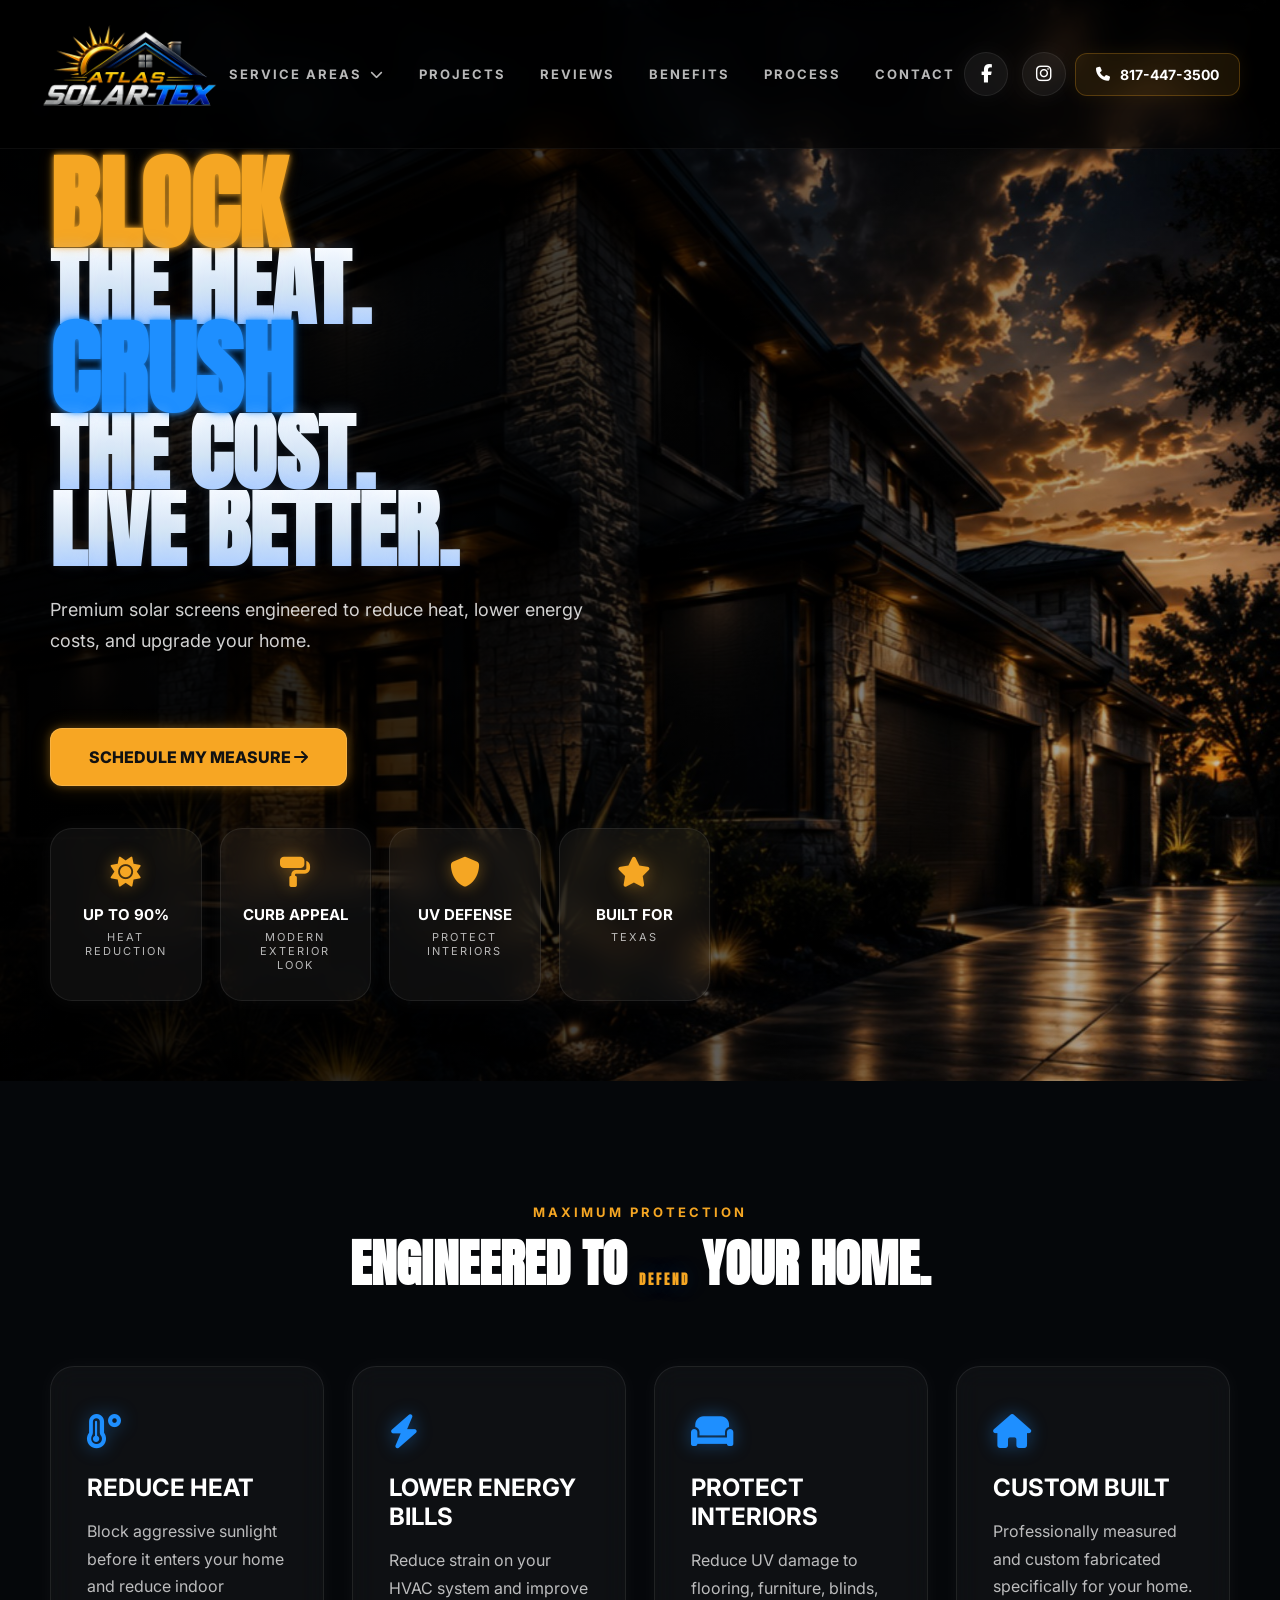
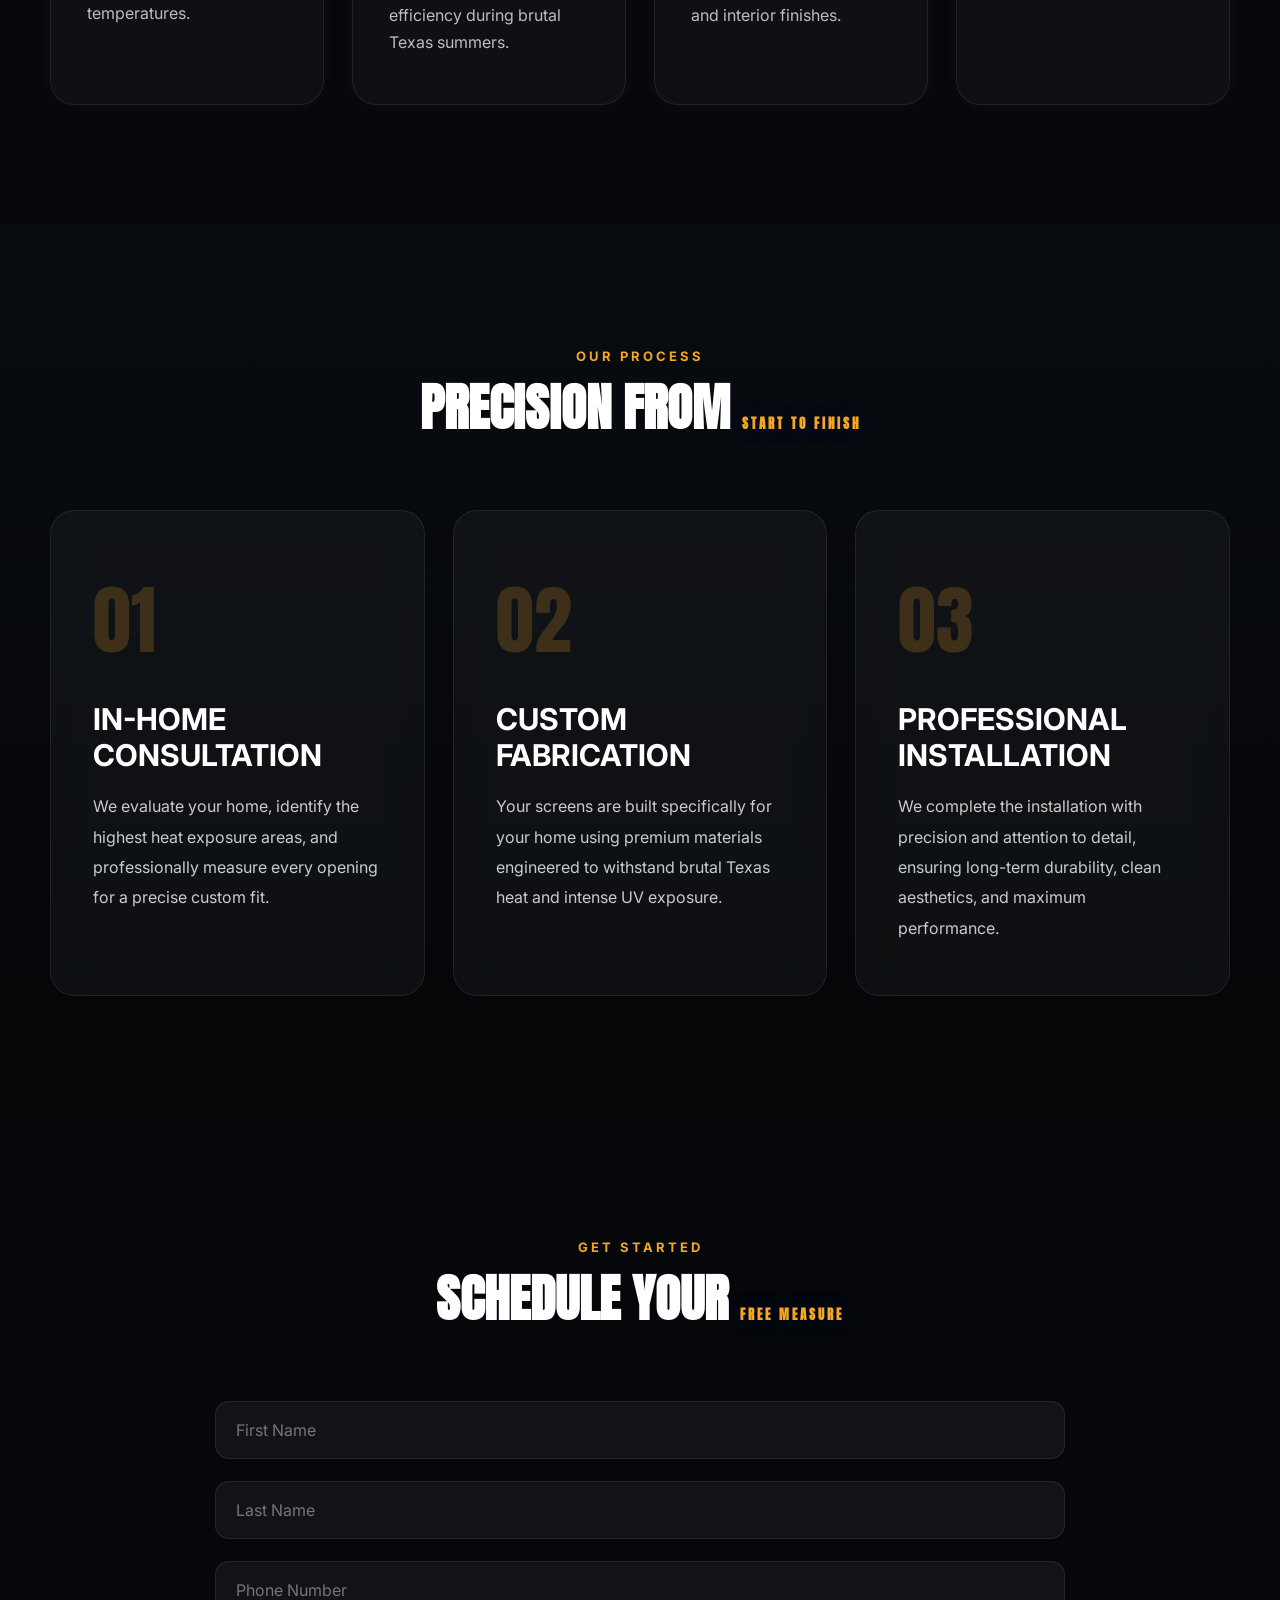
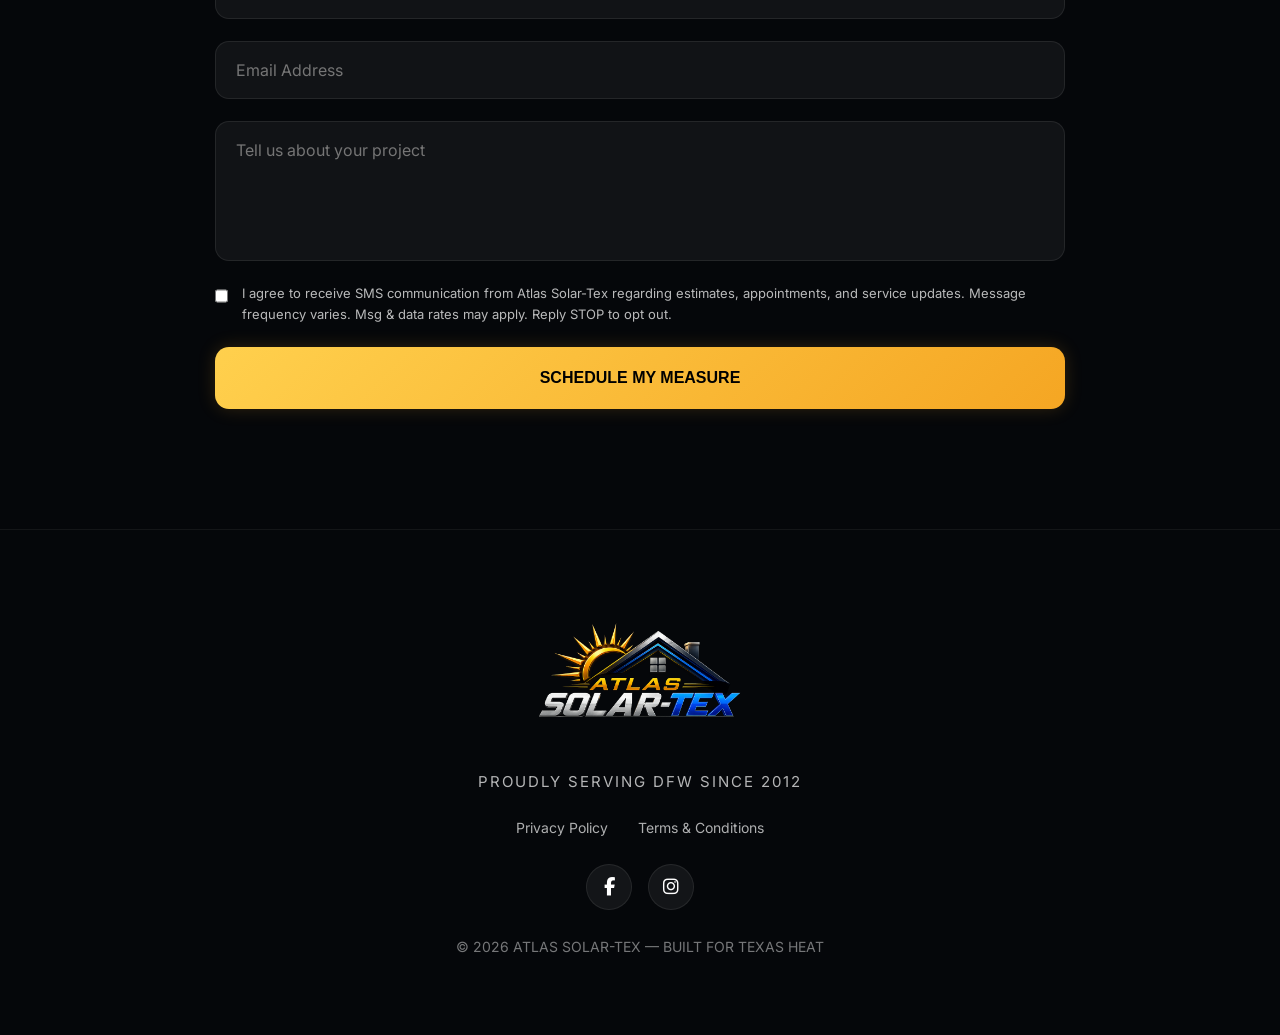
==== index.html @ eeb5454c "Update index.html" ====
<!DOCTYPE html>
<html lang="en">
<head>

<meta charset="UTF-8">
<meta name="viewport" content="width=device-width, initial-scale=1.0">

<title>Atlas Solar-Tex | Block The Heat. Crush The Cost.</title>

<link rel="preconnect" href="https://fonts.googleapis.com">
<link rel="preconnect" href="https://fonts.gstatic.com" crossorigin>

<link href="https://fonts.googleapis.com/css2?family=Anton&family=Inter:wght@300;400;500;600;700;800&display=swap" rel="stylesheet">

<link
rel="stylesheet"
href="https://cdnjs.cloudflare.com/ajax/libs/font-awesome/6.5.2/css/all.min.css"
/>

<link rel="stylesheet" href="style.css">

</head>

<body>

<nav class="navbar">

<div class="nav-container">

<a href="https://solartexsolarscreens.com" class="logo-link">
    <img
    src="solarlogo.png"
    class="logo"
    alt="Atlas Solar-Tex"
    >
</a>

<div class="nav-links">

<div class="dropdown">

<button class="dropbtn" onclick="toggleDropdown(event)">
SERVICE AREAS
<i class="fas fa-chevron-down"></i>
</button>

<div class="dropdown-content" id="mobileDropdown">

<a href="solar-screens-joshua.html">Joshua</a>

<a href="solar-screens-burleson.html">Burleson</a>

<a href="solar-screens-cleburne.html">Cleburne</a>

<a href="solar-screens-granbury.html">Granbury</a>

<a href="solar-screens-weatherford.html">Weatherford</a>

</div>

</div>

<a href="projects.html">PROJECTS</a>

<a href="reviews.html">REVIEWS</a>

<a href="#benefits">BENEFITS</a>

<a href="#process">PROCESS</a>

<a href="#quote-form">CONTACT</a>

</div>

<div class="social-icons">

<a href="https://www.facebook.com/profile.php?id=100063526118827" target="_blank">
<i class="fa-brands fa-facebook-f"></i>
</a>

<a href="https://www.instagram.com/atlas_solar_tex/" target="_blank">
<i class="fa-brands fa-instagram"></i>
</a>

</div>

<div class="mobile-menu-btn" onclick="toggleMobileMenu()">
<i class="fas fa-bars"></i>
</div>

<a href="tel:8174473500" class="phone-btn">

<i class="fa-solid fa-phone"></i>

817-447-3500

</a>

</div>

</nav>

<!-- MOBILE MENU -->

<div class="mobile-menu" id="mobileMenu">

<a href="solar-screens-joshua.html">Joshua</a>

<a href="solar-screens-burleson.html">Burleson</a>

<a href="solar-screens-cleburne.html">Cleburne</a>

<a href="solar-screens-granbury.html">Granbury</a>

<a href="solar-screens-weatherford.html">Weatherford</a>

<a href="reviews.html">Reviews</a>

<a href="#benefits">Benefits</a>

<a href="#process">Process</a>

<a href="projects.html">Projects</a>

<a href="#quote-form">Contact</a>

<a href="tel:8174473500" class="mobile-phone">
<i class="fas fa-phone"></i>
817-447-3500
</a>

</div>

<section class="hero">

<div class="hero-overlay"></div>

<div class="hero-content">

<div class="hero-left">

<h1 class="hero-title">

<span class="gold">BLOCK</span>

<span class="silver">THE HEAT.</span>

<span class="blue">CRUSH</span>

<span class="silver">THE COST.</span>

<span class="silver">LIVE BETTER.</span>

</h1>

<p class="hero-sub">

Premium solar screens engineered to reduce heat, lower energy costs, and upgrade your home.

</p>

<a href="#quote-form" class="hero-btn">

SCHEDULE MY MEASURE

<i class="fa-solid fa-arrow-right"></i>

</a>

<div class="hero-stats">

<div class="stat-card">

<i class="fa-solid fa-sun"></i>

<h3>UP TO 90%</h3>

<p>HEAT REDUCTION</p>

</div>

<div class="stat-card">

<i class="fa-solid fa-paint-roller"></i>

<h3>CURB APPEAL</h3>

<p>MODERN EXTERIOR LOOK</p>

</div>

<div class="stat-card">

<i class="fa-solid fa-shield"></i>

<h3>UV DEFENSE</h3>

<p>PROTECT INTERIORS</p>

</div>

<div class="stat-card">

<i class="fa-solid fa-star"></i>

<h3>BUILT FOR</h3>

<p>TEXAS</p>

</div>

</div>

</div>

</div>

</section>

<section class="section" id="benefits">

<div class="section-header">

<span>MAXIMUM PROTECTION</span>

<h2>

ENGINEERED TO

<span class="blue-text">
DEFEND
</span>

YOUR HOME.

</h2>

</div>

<div class="benefit-grid">

<div class="benefit-card">

<i class="fa-solid fa-temperature-high"></i>

<h3>REDUCE HEAT</h3>

<p>
Block aggressive sunlight before it enters your home and reduce indoor temperatures.
</p>

</div>

<div class="benefit-card">

<i class="fa-solid fa-bolt"></i>

<h3>LOWER ENERGY BILLS</h3>

<p>
Reduce strain on your HVAC system and improve efficiency during brutal Texas summers.
</p>

</div>

<div class="benefit-card">

<i class="fa-solid fa-couch"></i>

<h3>PROTECT INTERIORS</h3>

<p>
Reduce UV damage to flooring, furniture, blinds, and interior finishes.
</p>

</div>

<div class="benefit-card">

<i class="fa-solid fa-house"></i>

<h3>CUSTOM BUILT</h3>

<p>
Professionally measured and custom fabricated specifically for your home.
</p>

</div>

</div>

</section>

<section class="section dark-section" id="process">

<div class="section-header">

<span>OUR PROCESS</span>

<h2>

PRECISION FROM

<span class="blue-text">
START TO FINISH
</span>

</h2>

</div>

<div class="process-grid">

<div class="process-card">

<span>01</span>

<h3>IN-HOME CONSULTATION</h3>

<p>

We evaluate your home, identify the highest heat exposure areas, and professionally measure every opening for a precise custom fit.

</p>

</div>

<div class="process-card">

<span>02</span>

<h3>CUSTOM FABRICATION</h3>

<p>

Your screens are built specifically for your home using premium materials engineered to withstand brutal Texas heat and intense UV exposure.

</p>

</div>

<div class="process-card">

<span>03</span>

<h3>PROFESSIONAL INSTALLATION</h3>

<p>

We complete the installation with precision and attention to detail, ensuring long-term durability, clean aesthetics, and maximum performance.

</p>

</div>

</div>

</section>

<section class="section" id="quote-form">

<div class="section-header">

<span>GET STARTED</span>

<h2>

SCHEDULE YOUR
<span class="blue-text">
FREE MEASURE
</span>

</h2>

</div>

<div class="form-wrapper">

<form class="contact-form" action="https://api.web3forms.com/submit" method="POST">
<input type="hidden" name="access_key" value="c974005a-72d2-4358-92a9-2bfa18e1a4db">

<input type="text" name="firstName" placeholder="First Name" required>
<input type="text" name="lastName" placeholder="Last Name" required>

<input type="tel" name="phone" placeholder="Phone Number" required>

<input type="email" name="email" placeholder="Email Address" required>

<textarea name="message" placeholder= "Tell us about your project"></textarea>

<label class="sms-consent">

<input type="checkbox" name="smsConsent" value="yes" required>

<span>

I agree to receive SMS communication from Atlas Solar-Tex regarding estimates, appointments, and service updates. Message frequency varies. Msg & data rates may apply. Reply STOP to opt out.

</span>

</label>

<input type="hidden" name="subject" value="New Lead from Atlas Solar-Tex Website">
<input type="hidden" name="source" value="Website - solartexsolarscreens.com">

    
<button type="submit">

SCHEDULE MY MEASURE

</button>

</form>

</div>

</section>

<footer>

<img
src="solarlogo.png"
class="footer-logo"
alt="Atlas Solar-Tex"
>

<div class="footer-serving">
PROUDLY SERVING DFW SINCE 2012
</div>

<div class="footer-links">

<a href="privacy-policy.html">
Privacy Policy
</a>

<a href="terms.html">
Terms & Conditions
</a>

</div>

<div class="footer-socials">

<a href="https://www.facebook.com/profile.php?id=100063526118827" target="_blank">
<i class="fa-brands fa-facebook-f"></i>
</a>

<a href="https://www.instagram.com/atlas_solar_tex/" target="_blank">
<i class="fa-brands fa-instagram"></i>
</a>

</div>

<p>
© 2026 ATLAS SOLAR-TEX — BUILT FOR TEXAS HEAT
</p>

</footer>

<script>

function toggleMobileMenu(){

document
.getElementById("mobileMenu")
.classList.toggle("active");

}

/* CLOSE MENU WHEN LINK CLICKED */

document.querySelectorAll('.mobile-menu a')
.forEach(link => {

link.addEventListener('click', () => {

document
.getElementById('mobileMenu')
.classList.remove('active');

});

});

/* CLOSE MENU WHEN CLICKING OUTSIDE */

document.addEventListener('click', function(event){

const menu =
document.getElementById('mobileMenu');

const button =
document.querySelector('.mobile-menu-btn');

if(
!menu.contains(event.target)
&&
!button.contains(event.target)
){

menu.classList.remove('active');

}

});

</script>

</body>
</html>
---- style.css ----
/* ========================= */
/* RESET */
/* ========================= */

*{
margin:0;
padding:0;
box-sizing:border-box;
}

:root{
--gold:#F5A623;
--blue:#1E8FFF;
--dark:#05070A;
}

html{
scroll-behavior:smooth;
}

body{
font-family:'Inter',sans-serif;
background:#05070A;
color:white;
overflow-x:hidden;
}

/* ========================= */
/* NAVBAR */
/* ========================= */

.navbar{

position:fixed;

top:0;
left:0;

width:100%;

z-index:999;

background:
rgba(0,0,0,0.55);

backdrop-filter:blur(16px);

border-bottom:
1px solid rgba(255,255,255,0.05);
}

.nav-container{

max-width:1500px;

margin:auto;

display:flex;
align-items:center;
justify-content:space-between;

padding:14px 40px;
}

.logo{
width:180px;
}


/* ========================= */
/* NAV LINKS */
/* ========================= */

.nav-links{
display:flex;
align-items:center;
gap:34px;
}

.nav-links a{

text-decoration:none;

color:white;

font-size:13px;
font-weight:700;

letter-spacing:2px;

opacity:0.72;

transition:0.3s ease;
}

.nav-links a:hover{

color:var(--gold);

opacity:1;
}

/* ========================= */
/* DROPDOWN */
/* ========================= */

.dropdown{
position:relative;
display:inline-block;
}

.dropbtn{

background:none;
border:none;

color:white;

font-size:13px;
font-weight:700;

letter-spacing:2px;

opacity:0.72;

cursor:pointer;

display:flex;
align-items:center;
gap:8px;

font-family:'Inter',sans-serif;

transition:0.3s ease;
}

.dropbtn:hover{

color:var(--gold);

opacity:1;
}

.dropdown-content{

display:none;

position:absolute;

top:100%;
padding-top:14px;

.dropdown::after{
content:'';
position:absolute;
left:0;
top:100%;
width:100%;
height:18px;
}

background:#0b1017;

min-width:240px;

border-radius:16px;

overflow:hidden;

border:
1px solid rgba(255,255,255,.08);

box-shadow:
0 0 24px rgba(0,0,0,.35);

z-index:999;
}

.dropdown-content a{

display:block;

padding:14px 18px;

color:#fff;

text-decoration:none;

transition:.25s;

font-size:.9rem;

letter-spacing:1px;

opacity:1;
}

.dropdown-content a:hover{

background:
rgba(22,141,255,.12);

color:var(--gold);
}

/* DESKTOP HOVER */

@media(min-width:769px){

.dropdown:hover .dropdown-content{
display:block;
}

}

/* MOBILE CLICK */

.show{
display:block;
}

/* ========================= */
/* SOCIAL ICONS */
/* ========================= */

.social-icons{

display:flex;
align-items:center;
gap:14px;
}

.social-icons a{

width:44px;
height:44px;

display:flex;
align-items:center;
justify-content:center;

border-radius:50%;

background:
rgba(255,255,255,0.06);

border:
1px solid rgba(255,255,255,0.08);

color:white;

font-size:18px;

text-decoration:none;

transition:0.3s ease;

box-shadow:
0 0 20px rgba(255,255,255,0.04);
}

.social-icons a:hover{

transform:
translateY(-4px);

background:
rgba(30,143,255,0.18);

border-color:
rgba(30,143,255,0.35);

box-shadow:
0 0 25px rgba(30,143,255,0.45);
}

/* ========================= */
/* PHONE BUTTON */
/* ========================= */

.phone-btn{

display:flex;
align-items:center;
gap:10px;

padding:12px 20px;

background:
rgba(245,166,35,0.10);

border:
1px solid rgba(245,166,35,0.25);

border-radius:12px;

text-decoration:none;

color:white;

font-size:14px;
font-weight:700;

transition:0.3s ease;

box-shadow:
0 0 18px rgba(245,166,35,0.08);
}

.phone-btn:hover{

transform:
translateY(-4px);

box-shadow:
0 0 24px rgba(245,166,35,0.25);
}

/* ========================= */
/* HERO */
/* ========================= */

.hero{

position:relative;

min-height:100vh;

display:flex;
align-items:center;

background-image:
url("HERO.png");

background-size:cover;
background-position:center;
background-repeat:no-repeat;
}

.hero-overlay{

position:absolute;
inset:0;

background:
linear-gradient(
90deg,
rgba(0,0,0,0.92) 0%,
rgba(0,0,0,0.78) 40%,
rgba(0,0,0,0.18) 100%
);
}

.hero-content{

position:relative;

z-index:5;

width:100%;

max-width:1500px;

margin:auto;

padding:
160px 50px 80px;
}

.hero-left{
max-width:660px;
}

/* ========================= */
/* HERO TITLE */
/* ========================= */

.hero-title{

font-family:'Anton',sans-serif;

line-height:0.86;

text-transform:uppercase;
}

.hero-title span{
display:block;
}

.gold{

font-size:clamp(72px,8vw,155px);
color:var(--gold);

text-shadow:
0 0 2px rgba(245,166,35,0.12);

}

.blue{

font-size:clamp(72px,8vw,155px);
color:var(--blue);

text-shadow:
0 0 2px rgba(30,143,255,0.10);

}

.silver{

font-size:
clamp(64px,7vw,130px);

background:
linear-gradient(
180deg,
#FFFFFF 0%,
#D9E7F5 55%,
#AFCFFF 100%
);

-webkit-background-clip:text;
-webkit-text-fill-color:transparent;

text-shadow:
0 0 10px rgba(255,255,255,0.08),
0 0 18px rgba(30,143,255,0.06);
}

.hero-sub{

margin-top:28px;

margin-bottom:34px;

font-size:18px;

line-height:1.7;

color:
rgba(255,255,255,0.82);

max-width:560px;
}

/* ========================= */
/* HERO BUTTON */
/* ========================= */

.hero-btn{

display:inline-flex;
align-items:center;
gap:12px;

padding:20px 34px;

background:
linear-gradient(
135deg,
#FFD04D,
#F5A623
);

color:black;

text-decoration:none;

font-size:16px;
font-weight:800;

border-radius:14px;

border:
1px solid rgba(255,255,255,0.15);

box-shadow:
0 0 10px rgba(245,166,35,0.30),
0 0 20px rgba(245,166,35,0.18);

transition:0.3s ease;
}

.hero-btn:hover{

transform:
translateY(-4px);

box-shadow:
0 0 16px rgba(245,166,35,0.45),
0 0 30px rgba(245,166,35,0.22);
}

/* ========================= */
/* HERO STATS */
/* ========================= */

.hero-stats{

display:grid;

grid-template-columns:
repeat(4,1fr);

gap:18px;

margin-top:42px;
}

.stat-card{

padding:28px 20px;

background:
rgba(255,255,255,0.05);

backdrop-filter:blur(14px);

border:
1px solid rgba(255,255,255,0.08);

border-radius:22px;

text-align:center;

transition:0.3s ease;

box-shadow:
0 0 20px rgba(255,255,255,0.04);
}

.stat-card:hover{

transform:
translateY(-8px);

border-color:
rgba(245,166,35,0.22);

box-shadow:
0 0 32px rgba(245,166,35,0.12);
}

.stat-card i{

font-size:30px;

margin-bottom:18px;

color:var(--gold);

text-shadow:
0 0 16px rgba(245,166,35,0.42);
}

.stat-card h3{

font-size:15px;

margin-bottom:6px;
}

.stat-card p{

font-size:11px;

letter-spacing:2px;

opacity:0.7;
}

/* ========================= */
/* SECTIONS */
/* ========================= */

.section{

padding:120px 50px;
}

.dark-section{

background:
linear-gradient(
180deg,
#080B10,
#040608
);
}

.section-header{

text-align:center;

margin-bottom:80px;
}

.section-header span{

display:inline-block;

margin-bottom:20px;

color:var(--gold);

font-size:13px;
font-weight:700;

letter-spacing:3px;
}

.section-header h2{

font-family:'Anton',sans-serif;

font-size:
clamp(58px,7vw,120px);

line-height:0.92;

text-transform:uppercase;
}

.blue-text{

color:var(--blue);

text-shadow:
0 0 22px rgba(30,143,255,0.25);

font-size:
clamp(72px,8vw,145px);
}

/* ========================= */
/* BENEFITS */
/* ========================= */

.benefit-grid{

max-width:1400px;

margin:auto;

display:grid;

grid-template-columns:
repeat(4,1fr);

gap:28px;
}

.benefit-card{

padding:48px 36px;

background:
rgba(255,255,255,0.04);

border:
1px solid rgba(255,255,255,0.08);

backdrop-filter:blur(14px);

border-radius:24px;

transition:0.3s ease;

box-shadow:
0 0 20px rgba(255,255,255,0.04);
}

.benefit-card:hover{

transform:
translateY(-10px);

border-color:
rgba(30,143,255,0.22);

box-shadow:
0 0 34px rgba(30,143,255,0.12);
}

.benefit-card i{

font-size:34px;

margin-bottom:24px;

color:var(--blue);

text-shadow:
0 0 18px rgba(30,143,255,0.42);
}

.benefit-card h3{

margin-bottom:16px;

font-size:24px;
}

.benefit-card p{

line-height:1.7;

opacity:0.72;
}

/* ========================= */
/* PROCESS */
/* ========================= */

.process-grid{

max-width:1400px;

margin:auto;

display:grid;

grid-template-columns:
repeat(3,1fr);

gap:28px;
}

.process-card{

padding:52px 42px;

background:
rgba(255,255,255,0.04);

border:
1px solid rgba(255,255,255,0.08);

backdrop-filter:blur(14px);

border-radius:24px;

transition:0.3s ease;
}

.process-card:hover{

transform:
translateY(-10px);

border-color:
rgba(245,166,35,0.22);

box-shadow:
0 0 34px rgba(245,166,35,0.12);
}

.process-card span{

display:block;

margin-bottom:24px;

font-family:'Anton',sans-serif;

font-size:76px;

color:
rgba(245,166,35,0.20);
}

.process-card h3{

margin-bottom:18px;

font-size:30px;

line-height:1.2;
}

.process-card p{

line-height:1.9;

opacity:0.78;

font-size:16px;
}

/* ========================= */
/* FORM */
/* ========================= */

.form-wrapper{

max-width:850px;

margin:auto;
}

.contact-form{

display:flex;
flex-direction:column;

gap:22px;
}

.contact-form input,
.contact-form textarea{

width:100%;

padding:18px 20px;

background:
rgba(255,255,255,0.05);

border:
1px solid rgba(255,255,255,0.08);

border-radius:14px;

color:white;

font-size:16px;

font-family:'Inter',sans-serif;

outline:none;

transition:0.3s ease;
}

.contact-form textarea{

min-height:140px;

resize:none;
}

.contact-form input:focus,
.contact-form textarea:focus{

border-color:
rgba(30,143,255,0.45);

box-shadow:
0 0 18px rgba(30,143,255,0.12);
}

.sms-consent{

display:flex;
align-items:flex-start;

gap:14px;

font-size:13px;

line-height:1.6;

color:
rgba(255,255,255,0.72);
}

.sms-consent input{

margin-top:4px;

width:18px;
height:18px;
}

.contact-form button{

padding:22px;

border:none;

border-radius:14px;

background:
linear-gradient(
135deg,
#FFD04D,
#F5A623
);

color:black;

font-size:16px;
font-weight:800;

cursor:pointer;

transition:0.3s ease;

box-shadow:
0 0 18px rgba(245,166,35,0.18);
}

.contact-form button:hover{

transform:
translateY(-4px);

box-shadow:
0 0 28px rgba(245,166,35,0.28);
}

/* ========================= */
/* CTA */
/* ========================= */

.cta-section{

padding:120px 50px;
}

.cta-box{

max-width:1400px;

margin:auto;

padding:70px 60px;

display:flex;
align-items:center;
justify-content:space-between;

background:
linear-gradient(
135deg,
rgba(245,166,35,0.10),
rgba(30,143,255,0.06)
);

border:
1px solid rgba(255,255,255,0.08);

border-radius:28px;

box-shadow:
0 0 40px rgba(245,166,35,0.06);
}

.cta-box h2{

font-family:'Anton',sans-serif;

font-size:
clamp(42px,5vw,90px);

line-height:0.95;
}

/* ========================= */
/* FOOTER */
/* ========================= */

footer{

padding:80px 20px;

text-align:center;

border-top:
1px solid rgba(255,255,255,0.06);
}

.footer-logo{

width:210px;

margin-bottom:18px;
}

.footer-serving{

font-size:15px;

letter-spacing:2px;

color:
rgba(255,255,255,0.70);

margin-bottom:28px;
}

.footer-links{

display:flex;
justify-content:center;
gap:30px;

margin-bottom:28px;
}

.footer-links a{

color:
rgba(255,255,255,0.68);

text-decoration:none;

font-size:14px;

transition:0.3s ease;
}

.footer-links a:hover{
color:var(--gold);
}

.footer-socials{

display:flex;
justify-content:center;
gap:16px;

margin-bottom:28px;
}

.footer-socials a{

width:46px;
height:46px;

display:flex;
align-items:center;
justify-content:center;

border-radius:50%;

background:
rgba(255,255,255,0.06);

border:
1px solid rgba(255,255,255,0.08);

color:white;

font-size:18px;

text-decoration:none;

transition:0.3s ease;
}

.footer-socials a:hover{

transform:
translateY(-4px);

background:
rgba(30,143,255,0.18);

box-shadow:
0 0 22px rgba(30,143,255,0.28);
}

footer p{

opacity:0.45;

font-size:14px;
}


/* ========================= */
/* MOBILE MENU */
/* ========================= */

.mobile-menu-btn{

display:none;

font-size:24px;

color:white;

cursor:pointer;
}

.mobile-menu{

position:fixed;

top:0;
right:-100%;

width:82%;

height:100vh;

background:#05070A;

z-index:9999;

padding:120px 30px 40px;

display:flex;

flex-direction:column;

gap:24px;

transition:0.35s ease;

box-shadow:
-10px 0 30px rgba(0,0,0,0.45);
}

.mobile-menu.active{
right:0;
}

.mobile-menu a{

color:white;

text-decoration:none;

font-size:18px;

font-weight:700;

letter-spacing:1px;

transition:0.3s ease;
}

.mobile-menu a:hover{
color:var(--gold);
}

.mobile-phone{

margin-top:20px;

padding:16px 20px;

background:
rgba(245,166,35,0.12);

border:
1px solid rgba(245,166,35,0.22);

border-radius:14px;

display:flex;

align-items:center;

gap:12px;
}

@media(max-width:1100px){

.hero-stats,
.benefit-grid,
.process-grid{

grid-template-columns:
1fr 1fr;
}

.cta-box{

flex-direction:column;

gap:40px;

text-align:center;
}

}

/* ========================= */
/* MOBILE */
/* ========================= */

@media(max-width:768px){

/* FORCE MOBILE WIDTH FIX */

html,
body{
overflow-x:hidden;
max-width:100%;
}

/* MOBILE OVERFLOW FIX */

.hero,
.hero-content,
.hero-left{
max-width:100%;
}

.reviews-grid,
.review-card{
max-width:100%;
overflow:hidden;
}

.hero-title{
width:100%;
}

.hero-title .gold,
.hero-title .blue,
.hero-title .silver{
word-break:break-word;
}
  
/* MOBILE HERO FIX */

.hero-title .gold,
.hero-title .blue{
font-size:clamp(52px,14vw,72px);
line-height:0.9;
}

.hero-title .silver{
font-size:clamp(48px,13vw,66px);
line-height:0.9;
}

.hero-left{
max-width:100%;
overflow:hidden;
}

.hero{
overflow:hidden;
}

.hero-content{
overflow:hidden;
width:100%;
}

.hero-title{
max-width:100%;
overflow-wrap:break-word;
}

.nav-links{
display:none !important;
}

.desktop-socials{
display:none !important;
}

.social-icons{

display:flex;

align-items:center;

gap:8px;

margin-left:auto;

margin-right:14px;
}

.social-icons a{

width:36px;
height:36px;

font-size:14px;
}

.phone-btn{
display:none;
}

.mobile-menu-btn{
display:block;
}

.logo{
width:130px;
}

.nav-container{
padding:14px 16px;
}

.hero-stats,
.benefit-grid,
.process-grid{

grid-template-columns:1fr;
}

.section,
.cta-section{

padding:90px 20px;
}

.hero-btn{

width:100%;

justify-content:center;
}

}

.section-header h2{

font-size:
clamp(46px,8vw,80px);
}

.blue-text{

font-size:
clamp(54px,9vw,90px);
}

.gold{

text-shadow:
0 0 5px rgba(245,166,35,0.85),
0 0 10px rgba(245,166,35,0.45),
0 0 18px rgba(245,166,35,0.14);
}

.blue{

text-shadow:
0 0 5px rgba(30,143,255,0.85),
0 0 10px rgba(30,143,255,0.45),
0 0 18px rgba(30,143,255,0.14);
}

}

/* REVIEWS PAGE */

.stats-bar{
padding:34px 20px;
background:#08111d;
border-top:1px solid rgba(255,255,255,0.05);
border-bottom:1px solid rgba(255,255,255,0.05);
}

.stats-grid{
max-width:1400px;
margin:auto;
display:grid;
grid-template-columns:repeat(5,1fr);
gap:18px;
}

.stat-item{
text-align:center;
padding:20px;
background:rgba(255,255,255,0.04);
border-radius:18px;
border:1px solid rgba(255,255,255,0.06);
}

.stat-item i{
font-size:22px;
margin-bottom:12px;
color:var(--gold);
}

.stat-item h3{
font-size:15px;
line-height:1.5;
letter-spacing:1px;
}

.reviews-section{
padding:120px 50px;
}

.review-grid{
max-width:1450px;
margin:auto;
display:grid;
grid-template-columns:repeat(3,1fr);
gap:30px;
}

.review-card{
padding:40px 34px;
border-radius:24px;
background:rgba(255,255,255,0.04);
border:1px solid rgba(255,255,255,0.08);
backdrop-filter:blur(14px);
transition:0.3s ease;
position:relative;
overflow:hidden;
}

.review-card:hover{
transform:translateY(-10px);
border-color:rgba(30,143,255,0.22);
box-shadow:0 0 28px rgba(30,143,255,0.10);
}

.review-stars{
margin-bottom:20px;
color:var(--gold);
font-size:18px;
}

.review-text{
font-size:17px;
line-height:1.9;
color:rgba(255,255,255,0.84);
margin-bottom:28px;
}

.review-author{
font-size:15px;
font-weight:700;
letter-spacing:1px;
color:var(--blue);
}

.cta-section{
padding:120px 20px;
text-align:center;
background:
linear-gradient(
180deg,
rgba(8,17,29,1) 0%,
rgba(5,7,10,1) 100%
);
}

.cta-section h2{
font-family:'Anton',sans-serif;
font-size:clamp(54px,7vw,120px);
line-height:0.92;
text-transform:uppercase;
margin-bottom:24px;
}

.cta-section p{
max-width:780px;
margin:auto;
font-size:20px;
line-height:1.8;
opacity:0.82;
margin-bottom:42px;
}

.cta-btn{
display:inline-flex;
align-items:center;
gap:12px;
padding:22px 38px;
background:linear-gradient(135deg,#FFD04D,#F5A623);
color:black;
text-decoration:none;
font-size:17px;
font-weight:800;
border-radius:14px;
}

/* MOBILE REVIEWS FIX */

@media(max-width:768px){

.review-grid{
grid-template-columns:1fr !important;
}

.review-card{
width:100%;
padding:32px 24px;
}

.reviews-section{
padding:80px 20px;
overflow:hidden;
}

body{
overflow-x:hidden;
}

}

.logo-link{
    display:flex;
    align-items:center;
    text-decoration:none;
}

```css
/* =========================
PROJECTS PAGE
========================= */

/* HERO */

.projects-hero{
    position:relative;
    min-height:100vh;
    background:url('../black-exterior-solar-screens.jpg');
    background-size:cover;
    background-position:center;
    display:flex;
    align-items:center;
    padding:0 8%;
    overflow:hidden;
}

.projects-hero-overlay{
    position:absolute;
    inset:0;
    background:linear-gradient(rgba(0,0,0,.68),rgba(0,0,0,.75));
}

.projects-hero-content{
    position:relative;
    z-index:2;
    max-width:720px;
}

.projects-hero h1{
    font-size:6rem;
    line-height:.92;
    font-weight:900;
    margin-bottom:28px;
    text-transform:uppercase;
    letter-spacing:-2px;
}

.orange-text{
    color:#f7a623;
}

.blue-text{
    color:#00aaff;
}

.projects-hero p{
    font-size:1.15rem;
    line-height:1.9;
    color:#d0d0d0;
    max-width:620px;
}

.hero-btn{
    display:inline-block;
    margin-top:38px;
    background:#f7a623;
    color:#111;
    text-decoration:none;
    padding:18px 38px;
    border-radius:12px;
    font-weight:800;
    transition:.3s ease;
}

.hero-btn:hover{
    transform:translateY(-3px);
}

/* SECTION */

.projects-section{
    padding:110px 8%;
    background:#0d0d0f;
}

.section-header{
    margin-bottom:60px;
}

.section-header h2{
    font-size:3.2rem;
    text-transform:uppercase;
    margin-bottom:18px;
}

.section-header p{
    color:#bdbdbd;
    line-height:1.9;
    max-width:760px;
}

/* GRID */

.projects-grid{
    display:grid;
    grid-template-columns:repeat(auto-fit,minmax(320px,1fr));
    gap:35px;
}

.project-card{
    background:#151515;
    border-radius:22px;
    overflow:hidden;
    transition:.3s ease;
    box-shadow:0 0 30px rgba(0,0,0,.4);
}

.project-card:hover{
    transform:translateY(-6px);
}

.project-card img{
    width:100%;
    height:360px;
    object-fit:cover;
}

.project-card-content{
    padding:28px;
}

.project-card-content h3{
    font-size:1.7rem;
    margin-bottom:15px;
}

.project-card-content p{
    color:#c8c8c8;
    line-height:1.8;
}

/* CTA */

.projects-cta{
    padding:120px 8%;
    background:#101010;
    text-align:center;
}

.projects-cta h2{
    font-size:4rem;
    margin-bottom:20px;
    text-transform:uppercase;
}

.projects-cta p{
    max-width:720px;
    margin:auto;
    color:#bdbdbd;
    line-height:1.9;
}

.cta-btn{
    display:inline-block;
    margin-top:40px;
    background:#f7a623;
    color:#111;
    text-decoration:none;
    padding:18px 42px;
    border-radius:12px;
    font-weight:900;
}

/* MOBILE */

@media(max-width:900px){

.projects-hero h1{
    font-size:3.8rem;
}

.section-header h2{
    font-size:2.4rem;
}

.projects-cta h2{
    font-size:2.6rem;
}

.project-card img{
    height:280px;
}

}
```
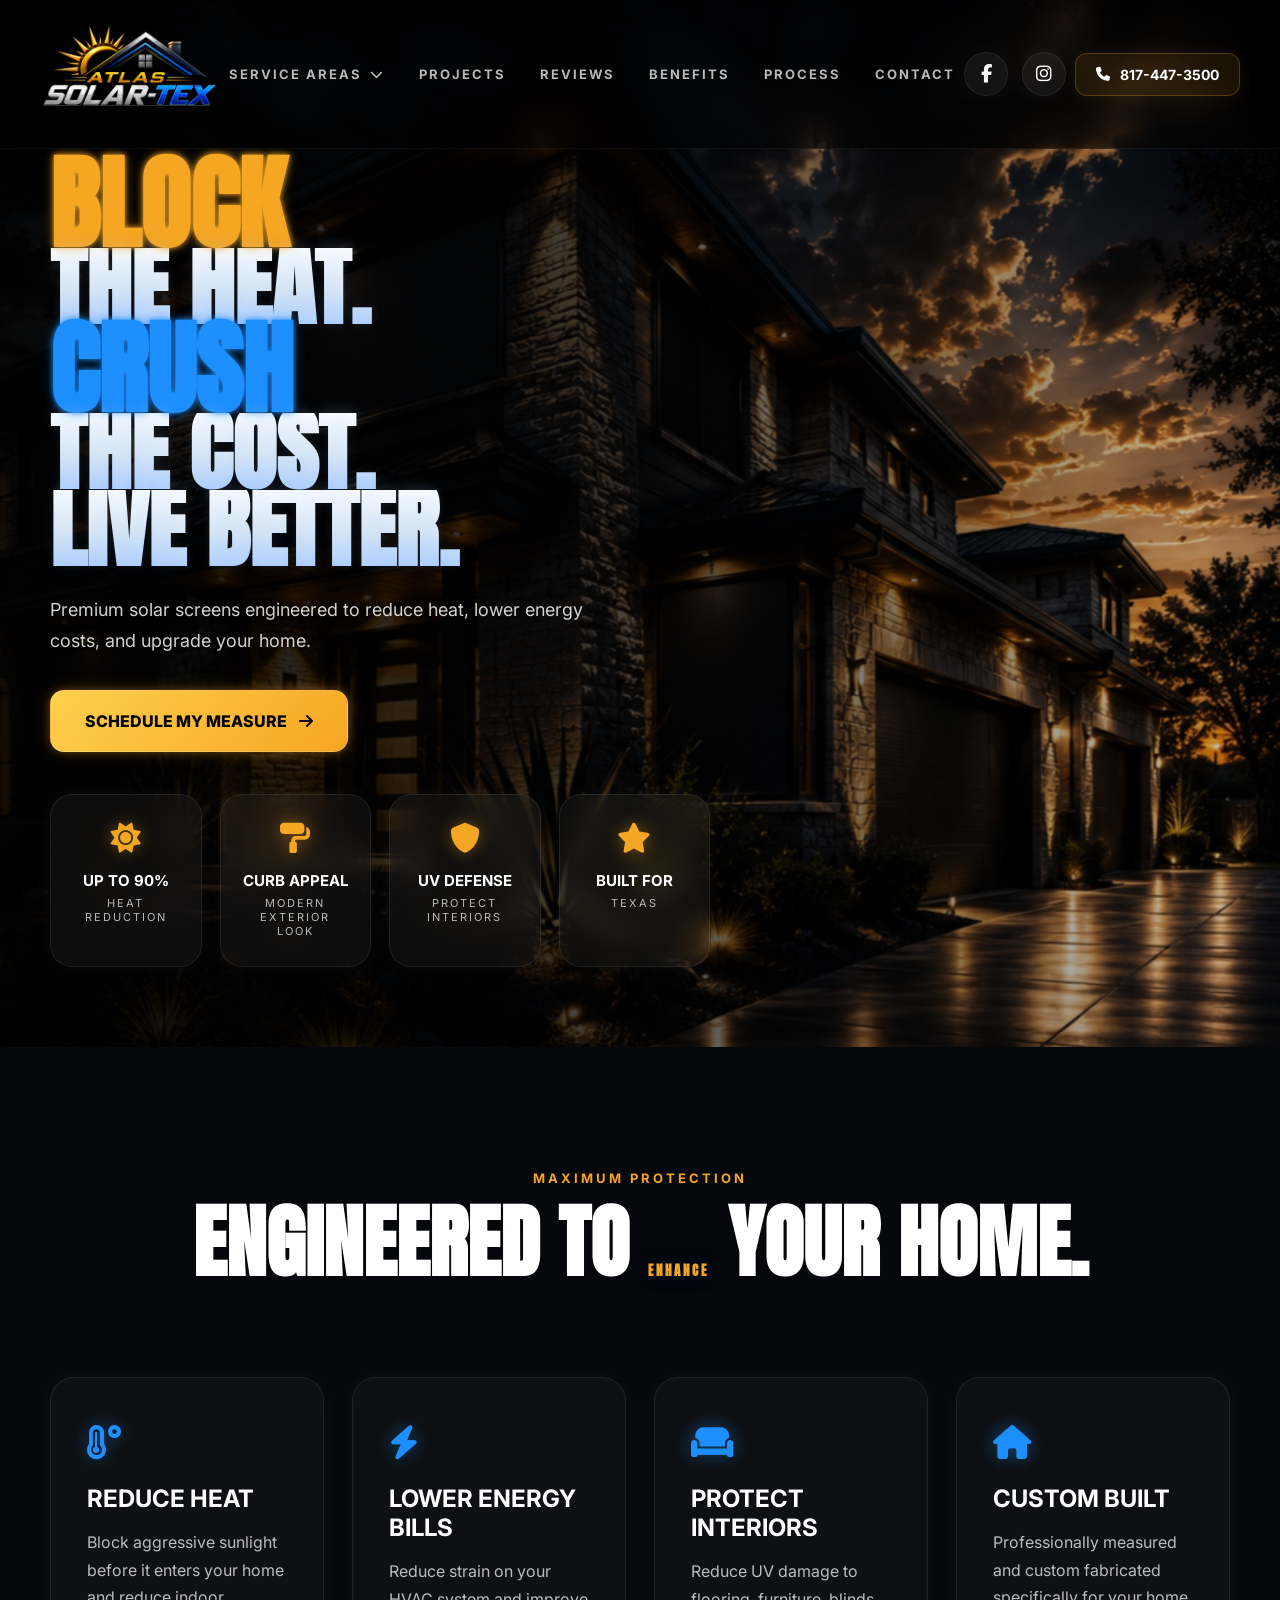
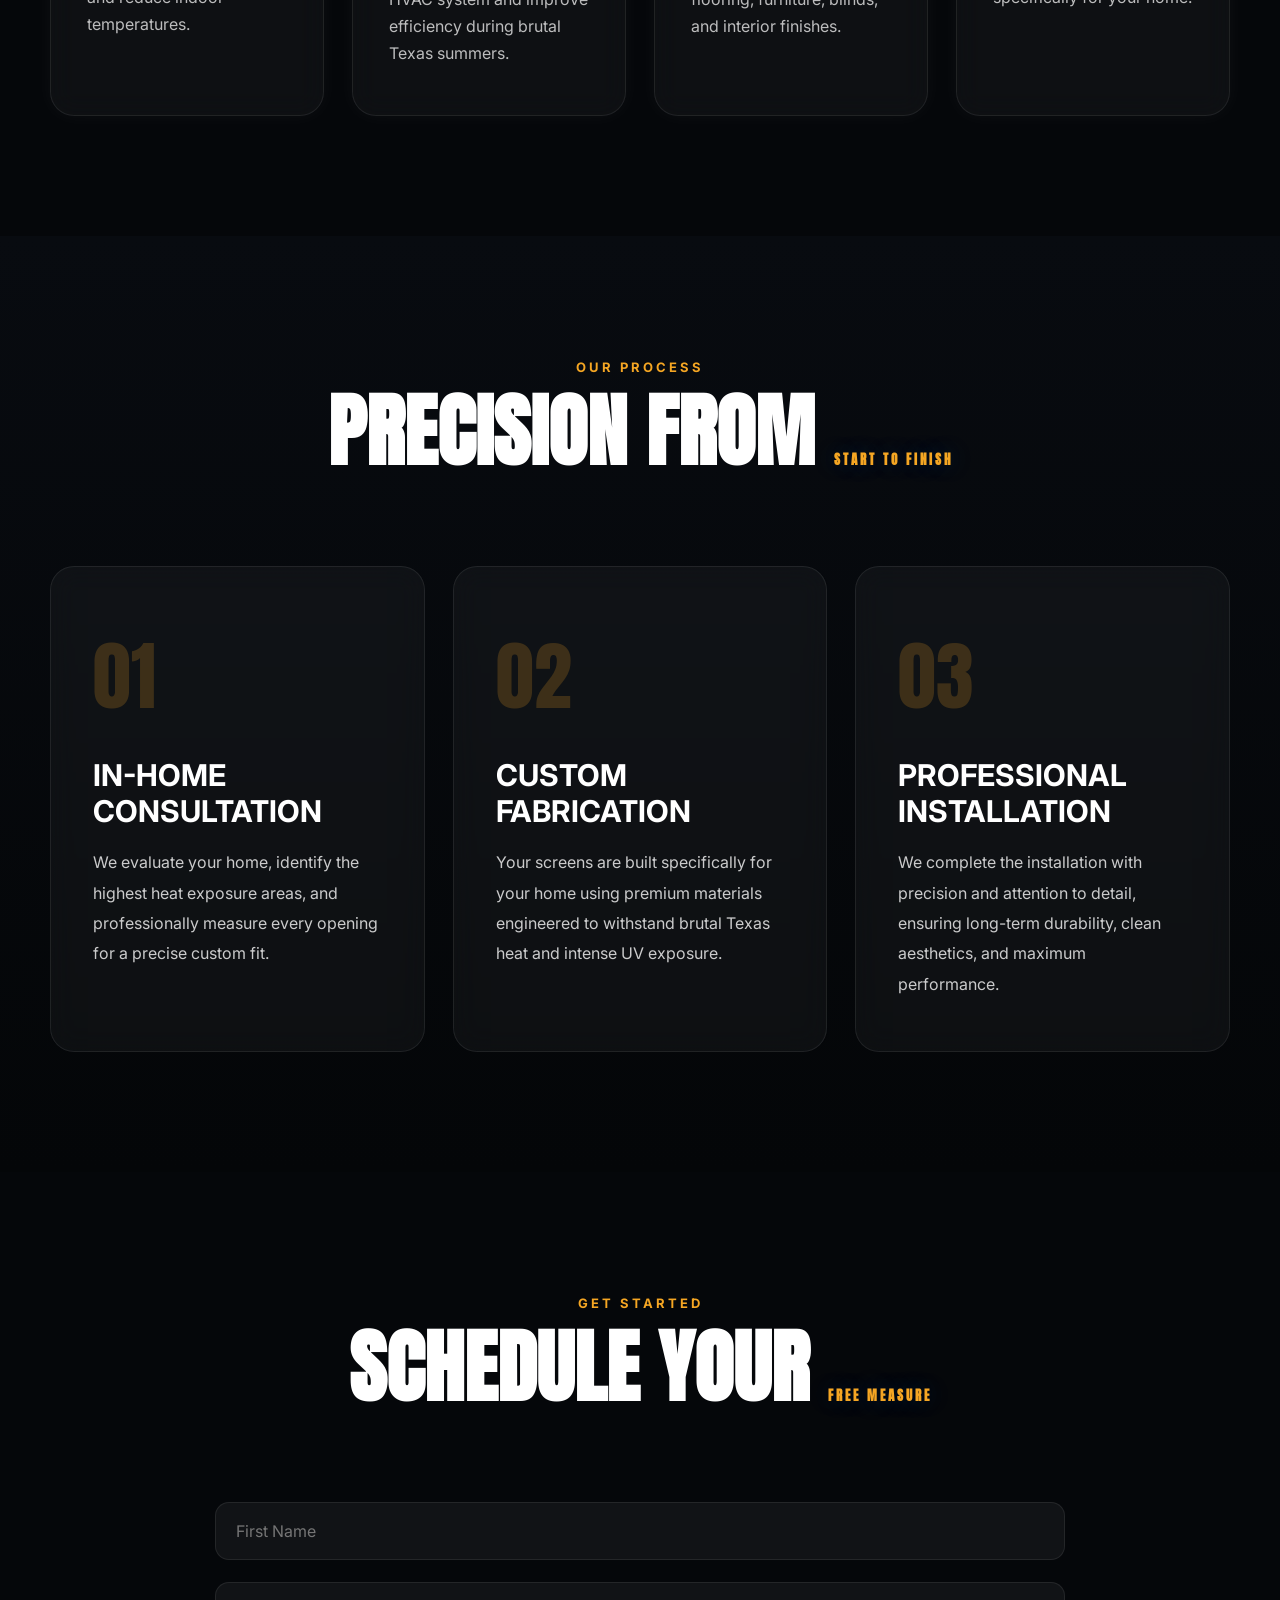
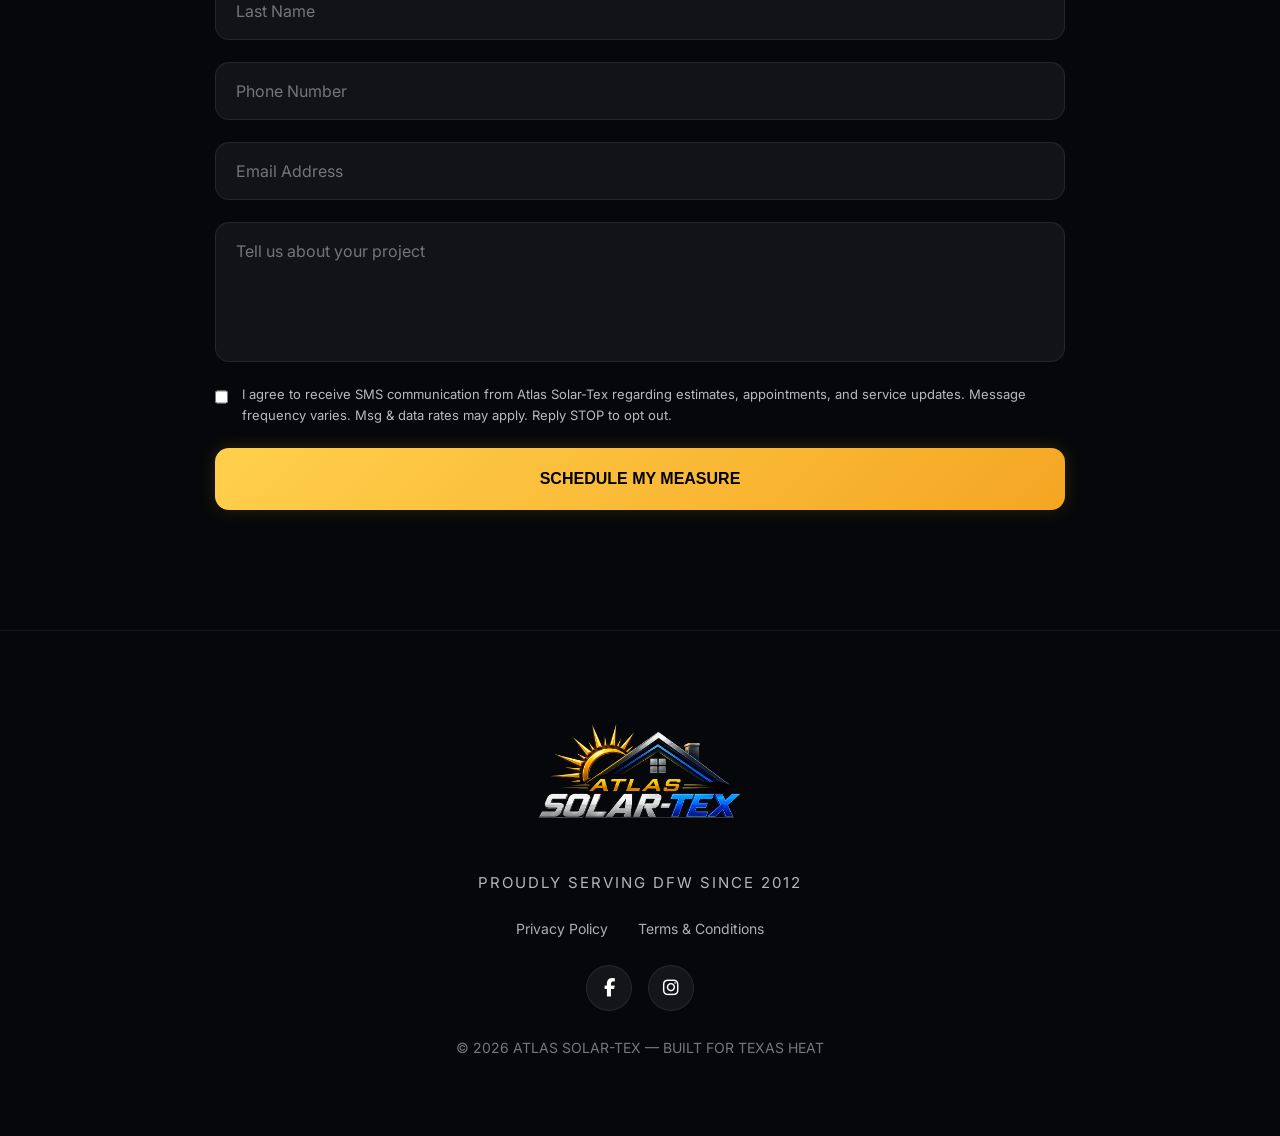
==== commit 38ea661c: "Update index.html" ====
--- a/index.html
+++ b/index.html
@@ -228,7 +228,7 @@
 ENGINEERED TO
 
 <span class="blue-text">
-DEFEND
+ENHANCE
 </span>
 
 YOUR HOME.
--- a/style.css
+++ b/style.css
@@ -1503,192 +1503,34 @@
     align-items:center;
     text-decoration:none;
 }
-
-```css
-/* =========================
-PROJECTS PAGE
-========================= */
-
-/* HERO */
-
-.projects-hero{
-    position:relative;
-    min-height:100vh;
-    background:url('../black-exterior-solar-screens.jpg');
-    background-size:cover;
-    background-position:center;
-    display:flex;
-    align-items:center;
-    padding:0 8%;
-    overflow:hidden;
-}
-
-.projects-hero-overlay{
-    position:absolute;
-    inset:0;
-    background:linear-gradient(rgba(0,0,0,.68),rgba(0,0,0,.75));
-}
-
-.projects-hero-content{
-    position:relative;
-    z-index:2;
-    max-width:720px;
-}
-
-.projects-hero h1{
-    font-size:6rem;
-    line-height:.92;
-    font-weight:900;
-    margin-bottom:28px;
-    text-transform:uppercase;
-    letter-spacing:-2px;
-}
-
-.orange-text{
-    color:#f7a623;
-}
-
-.blue-text{
-    color:#00aaff;
-}
-
-.projects-hero p{
-    font-size:1.15rem;
-    line-height:1.9;
-    color:#d0d0d0;
-    max-width:620px;
-}
-
-.hero-btn{
-    display:inline-block;
-    margin-top:38px;
-    background:#f7a623;
-    color:#111;
-    text-decoration:none;
-    padding:18px 38px;
-    border-radius:12px;
-    font-weight:800;
-    transition:.3s ease;
-}
-
-.hero-btn:hover{
-    transform:translateY(-3px);
-}
-
-/* SECTION */
-
-.projects-section{
-    padding:110px 8%;
-    background:#0d0d0f;
-}
-
-.section-header{
-    margin-bottom:60px;
-}
-
-.section-header h2{
-    font-size:3.2rem;
-    text-transform:uppercase;
-    margin-bottom:18px;
-}
-
-.section-header p{
-    color:#bdbdbd;
-    line-height:1.9;
-    max-width:760px;
-}
-
-/* GRID */
-
-.projects-grid{
-    display:grid;
-    grid-template-columns:repeat(auto-fit,minmax(320px,1fr));
-    gap:35px;
-}
-
-.project-card{
-    background:#151515;
-    border-radius:22px;
-    overflow:hidden;
-    transition:.3s ease;
-    box-shadow:0 0 30px rgba(0,0,0,.4);
-}
-
-.project-card:hover{
-    transform:translateY(-6px);
-}
-
-.project-card img{
-    width:100%;
-    height:360px;
-    object-fit:cover;
-}
-
-.project-card-content{
-    padding:28px;
-}
-
-.project-card-content h3{
-    font-size:1.7rem;
-    margin-bottom:15px;
-}
-
-.project-card-content p{
-    color:#c8c8c8;
-    line-height:1.8;
-}
-
-/* CTA */
-
-.projects-cta{
-    padding:120px 8%;
-    background:#101010;
-    text-align:center;
-}
-
-.projects-cta h2{
-    font-size:4rem;
-    margin-bottom:20px;
-    text-transform:uppercase;
-}
-
-.projects-cta p{
-    max-width:720px;
-    margin:auto;
-    color:#bdbdbd;
-    line-height:1.9;
-}
-
-.cta-btn{
-    display:inline-block;
-    margin-top:40px;
-    background:#f7a623;
-    color:#111;
-    text-decoration:none;
-    padding:18px 42px;
-    border-radius:12px;
-    font-weight:900;
-}
-
-/* MOBILE */
-
-@media(max-width:900px){
-
-.projects-hero h1{
-    font-size:3.8rem;
-}
-
-.section-header h2{
-    font-size:2.4rem;
-}
-
-.projects-cta h2{
-    font-size:2.6rem;
-}
-
-.project-card img{
-    height:280px;
-}
-
-}
-```
+.project-image{
+width:100%;
+height:320px;
+object-fit:cover;
+border-radius:18px;
+display:block;
+margin-bottom:20px;
+}
+
+.project-title{
+font-size:1.3rem;
+font-weight:700;
+margin-bottom:15px;
+color:#ffffff;
+}
+
+.project-image{
+width:100%;
+height:320px;
+object-fit:cover;
+border-radius:18px;
+display:block;
+margin-bottom:20px;
+}
+
+.project-title{
+font-size:1.3rem;
+font-weight:700;
+margin-bottom:15px;
+color:#ffffff;
+}
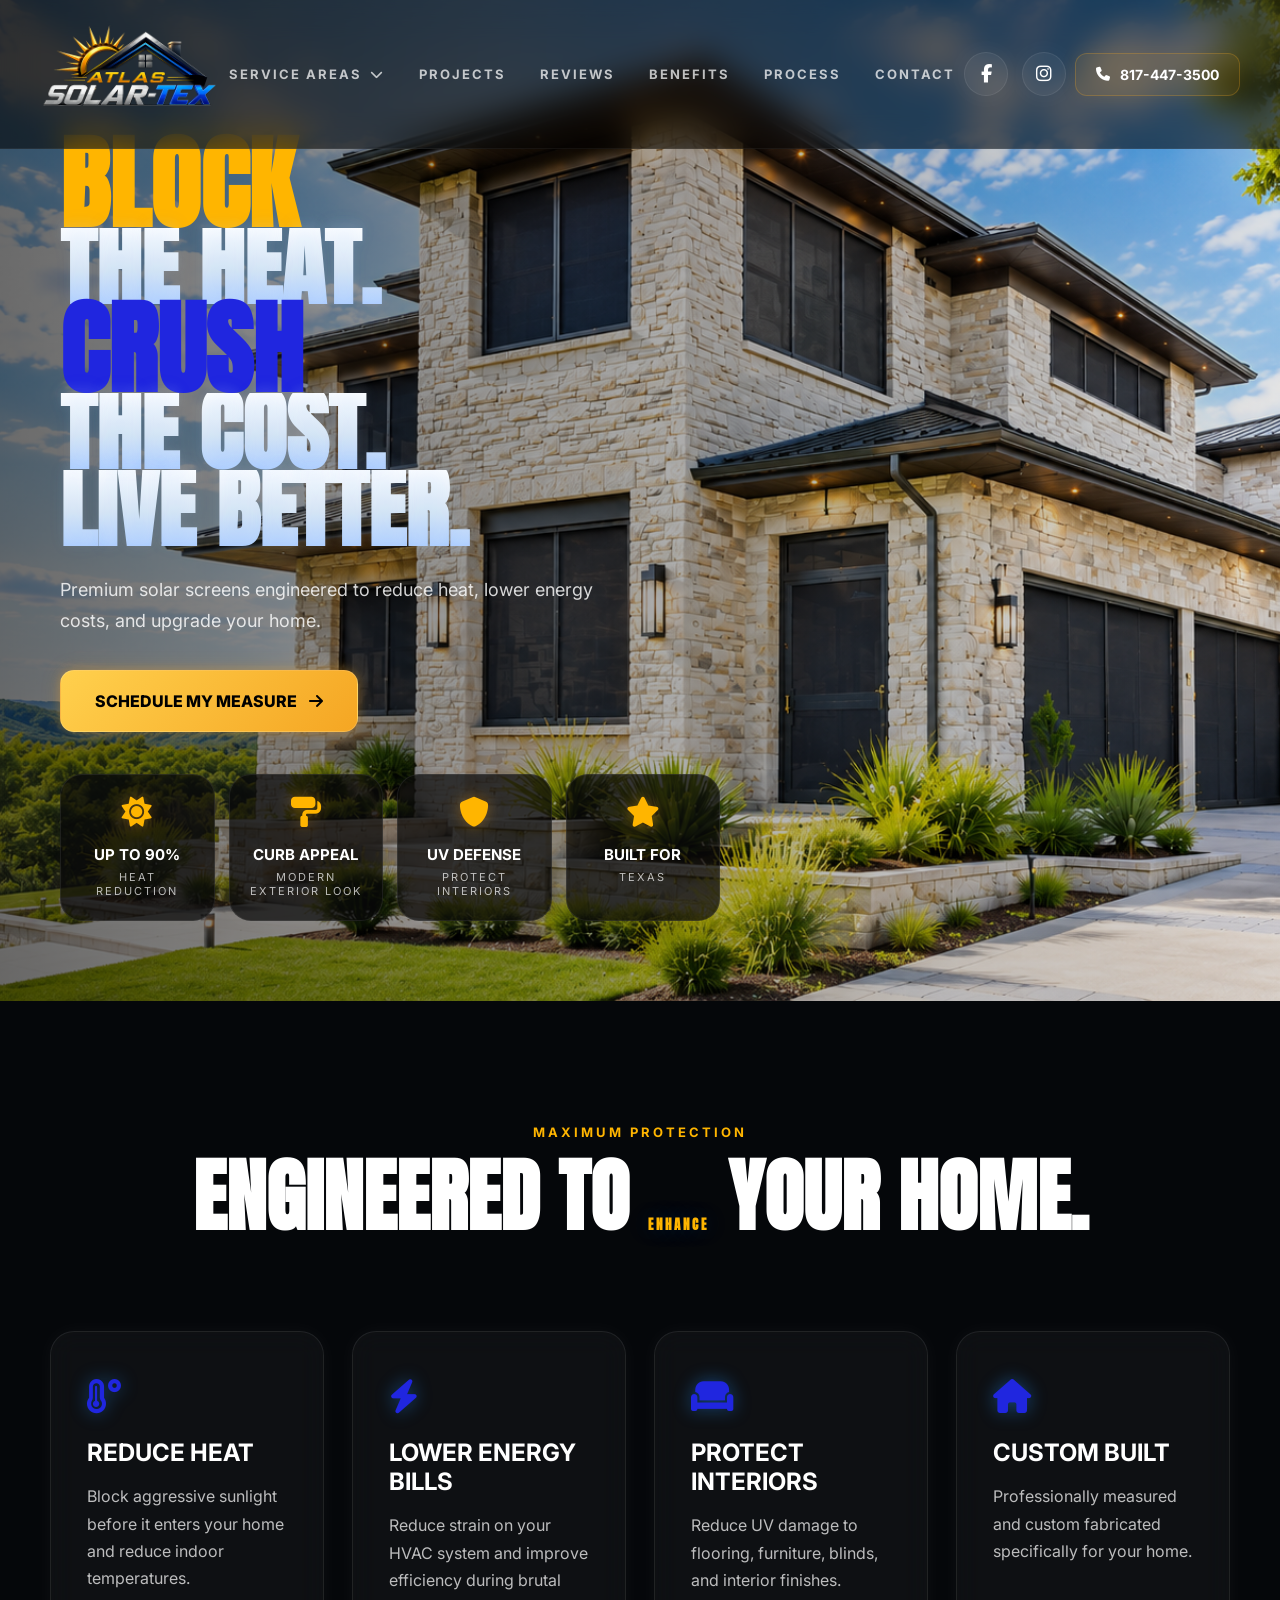
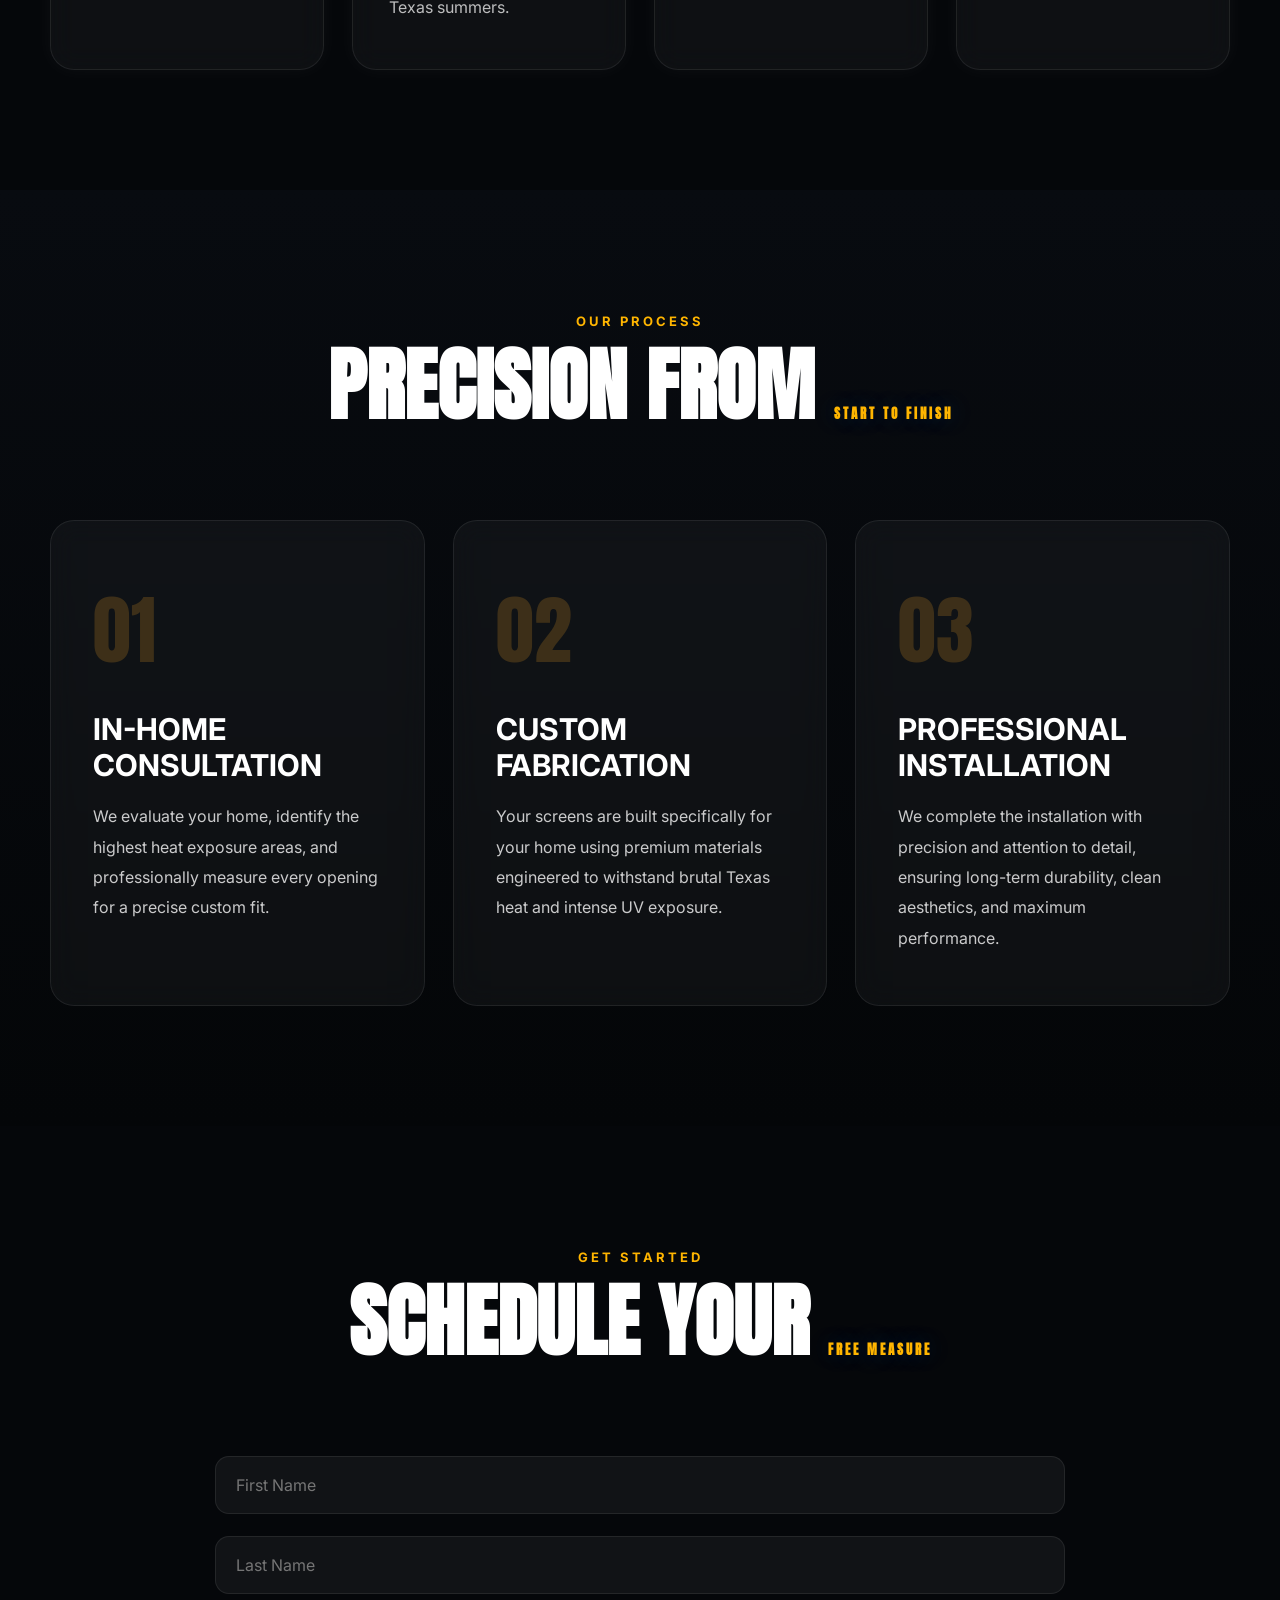
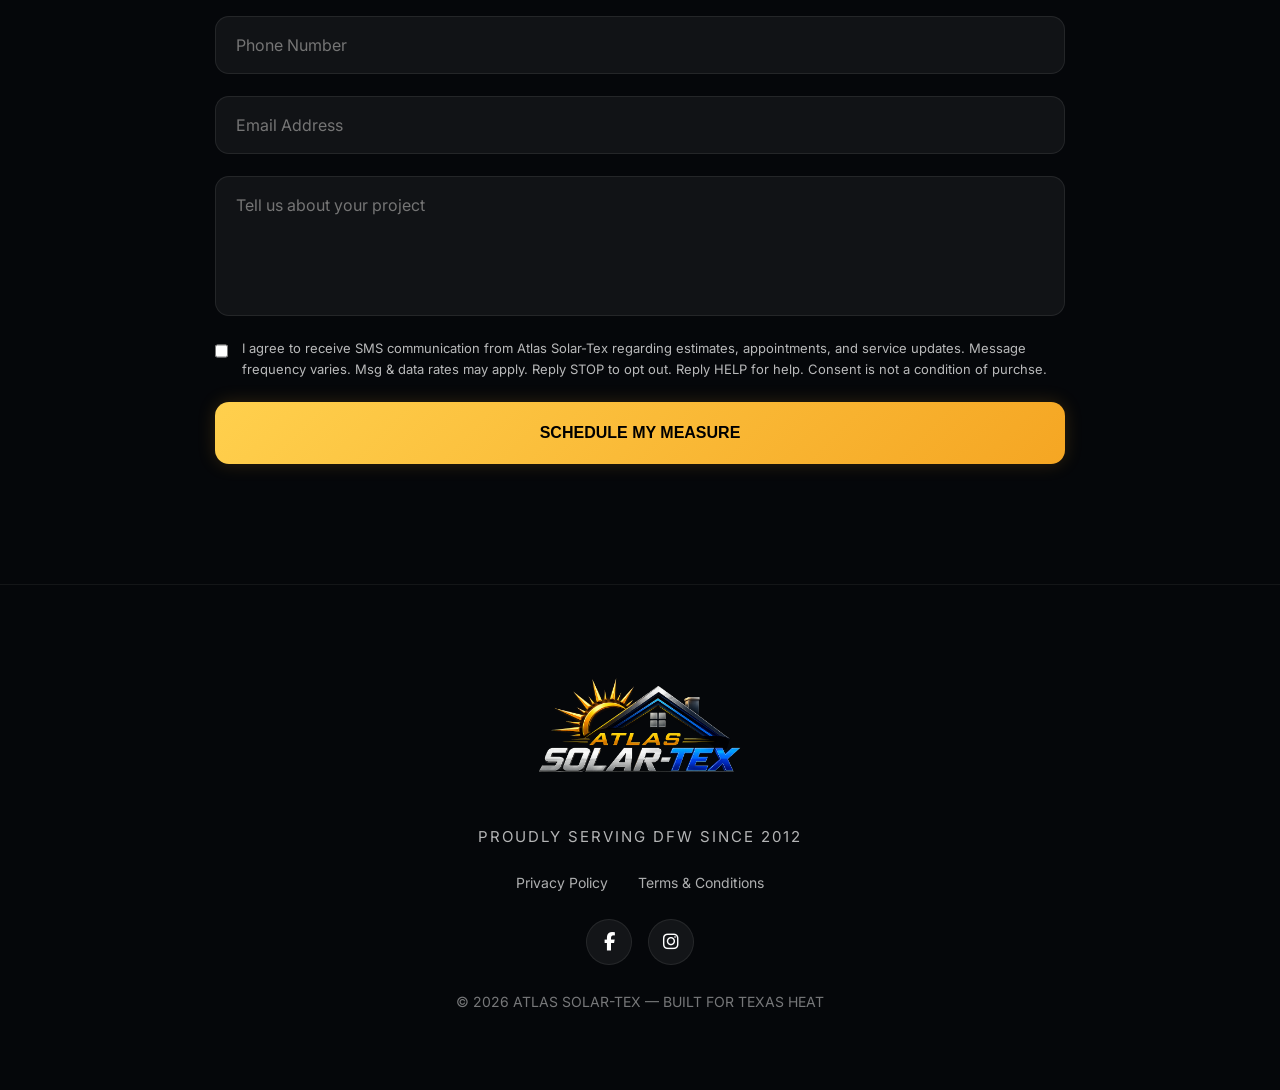
==== commit 75238b6c: "Update index.html" ====
--- a/index.html
+++ b/index.html
@@ -394,7 +394,7 @@
 
 <span>
 
-I agree to receive SMS communication from Atlas Solar-Tex regarding estimates, appointments, and service updates. Message frequency varies. Msg & data rates may apply. Reply STOP to opt out.
+I agree to receive SMS communication from Atlas Solar-Tex regarding estimates, appointments, and service updates. Message frequency varies. Msg & data rates may apply. Reply STOP to opt out. Reply HELP for help. Consent is not a condition of purchse.
 
 </span>
 
--- a/style.css
+++ b/style.css
@@ -9,8 +9,8 @@
 }
 
 :root{
---gold:#F5A623;
---blue:#1E8FFF;
+--gold:#ffb500;
+--blue:#2026df;
 --dark:#05070A;
 }
 
@@ -335,7 +335,10 @@
 background-size:cover;
 background-position:center;
 background-repeat:no-repeat;
-}
+
+overflow:hiddne;
+}
+
 
 .hero-overlay{
 
@@ -345,9 +348,9 @@
 background:
 linear-gradient(
 90deg,
-rgba(0,0,0,0.92) 0%,
-rgba(0,0,0,0.78) 40%,
-rgba(0,0,0,0.18) 100%
+rgba(0,0,0,0.58) 0%,
+rgba(0,0,0,0.38) 40%,
+rgba(0,0,0,0.10) 100%
 );
 }
 
@@ -359,12 +362,12 @@
 
 width:100%;
 
-max-width:1500px;
-
-margin:auto;
+max-width:1200px;
+
+margin:0 auto;
 
 padding:
-160px 50px 80px;
+140px 40px 80px 20px;
 }
 
 .hero-left{
@@ -504,19 +507,19 @@
 grid-template-columns:
 repeat(4,1fr);
 
-gap:18px;
+gap:14px;
 
 margin-top:42px;
 }
 
 .stat-card{
 
-padding:28px 20px;
-
-background:
-rgba(255,255,255,0.05);
-
-backdrop-filter:blur(14px);
+padding:22px 18px;
+
+background:
+rgba(10,10,10,0.72);
+
+backdrop-filter:none;
 
 border:
 1px solid rgba(255,255,255,0.08);
@@ -1326,23 +1329,19 @@
 .blue-text{
 
 font-size:
-clamp(54px,9vw,90px);
+clamp(42px,8vw,72px);
 }
 
 .gold{
 
-text-shadow:
-0 0 5px rgba(245,166,35,0.85),
-0 0 10px rgba(245,166,35,0.45),
-0 0 18px rgba(245,166,35,0.14);
+text-shadow:none
+
 }
 
 .blue{
 
-text-shadow:
-0 0 5px rgba(30,143,255,0.85),
-0 0 10px rgba(30,143,255,0.45),
-0 0 18px rgba(30,143,255,0.14);
+text-shadow:none
+
 }
 
 }
@@ -1360,13 +1359,13 @@
 max-width:1400px;
 margin:auto;
 display:grid;
-grid-template-columns:repeat(5,1fr);
-gap:18px;
+grid-template-columns:repeat(2,1fr);
+gap:12px;
 }
 
 .stat-item{
 text-align:center;
-padding:20px;
+padding:16px 12px;
 background:rgba(255,255,255,0.04);
 border-radius:18px;
 border:1px solid rgba(255,255,255,0.06);
@@ -1533,4 +1532,19 @@
 font-weight:700;
 margin-bottom:15px;
 color:#ffffff;
-}
+
+.hero-stats{
+
+grid-template-columns:
+repeat(2,1fr);
+
+gap:12px;
+
+}
+
+.stat-card{
+
+padding:18px 14px;
+
+}
+}
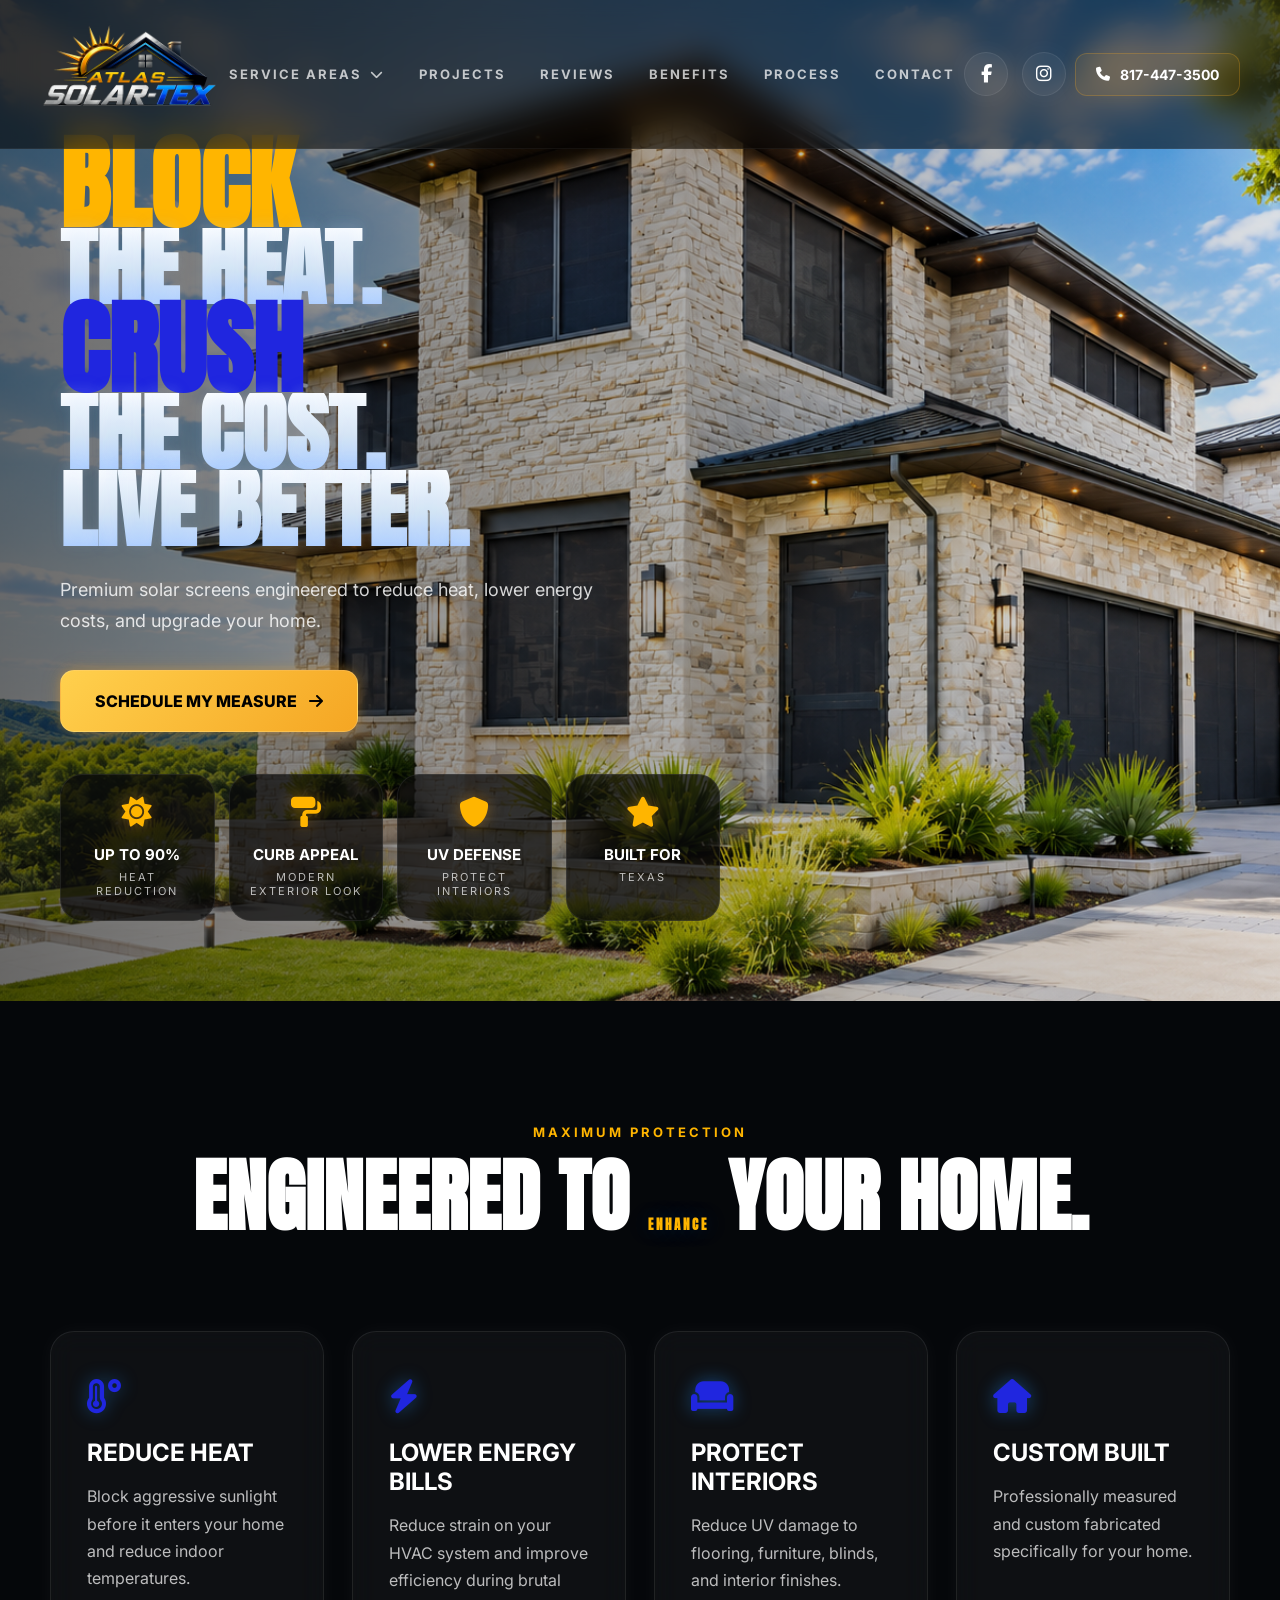
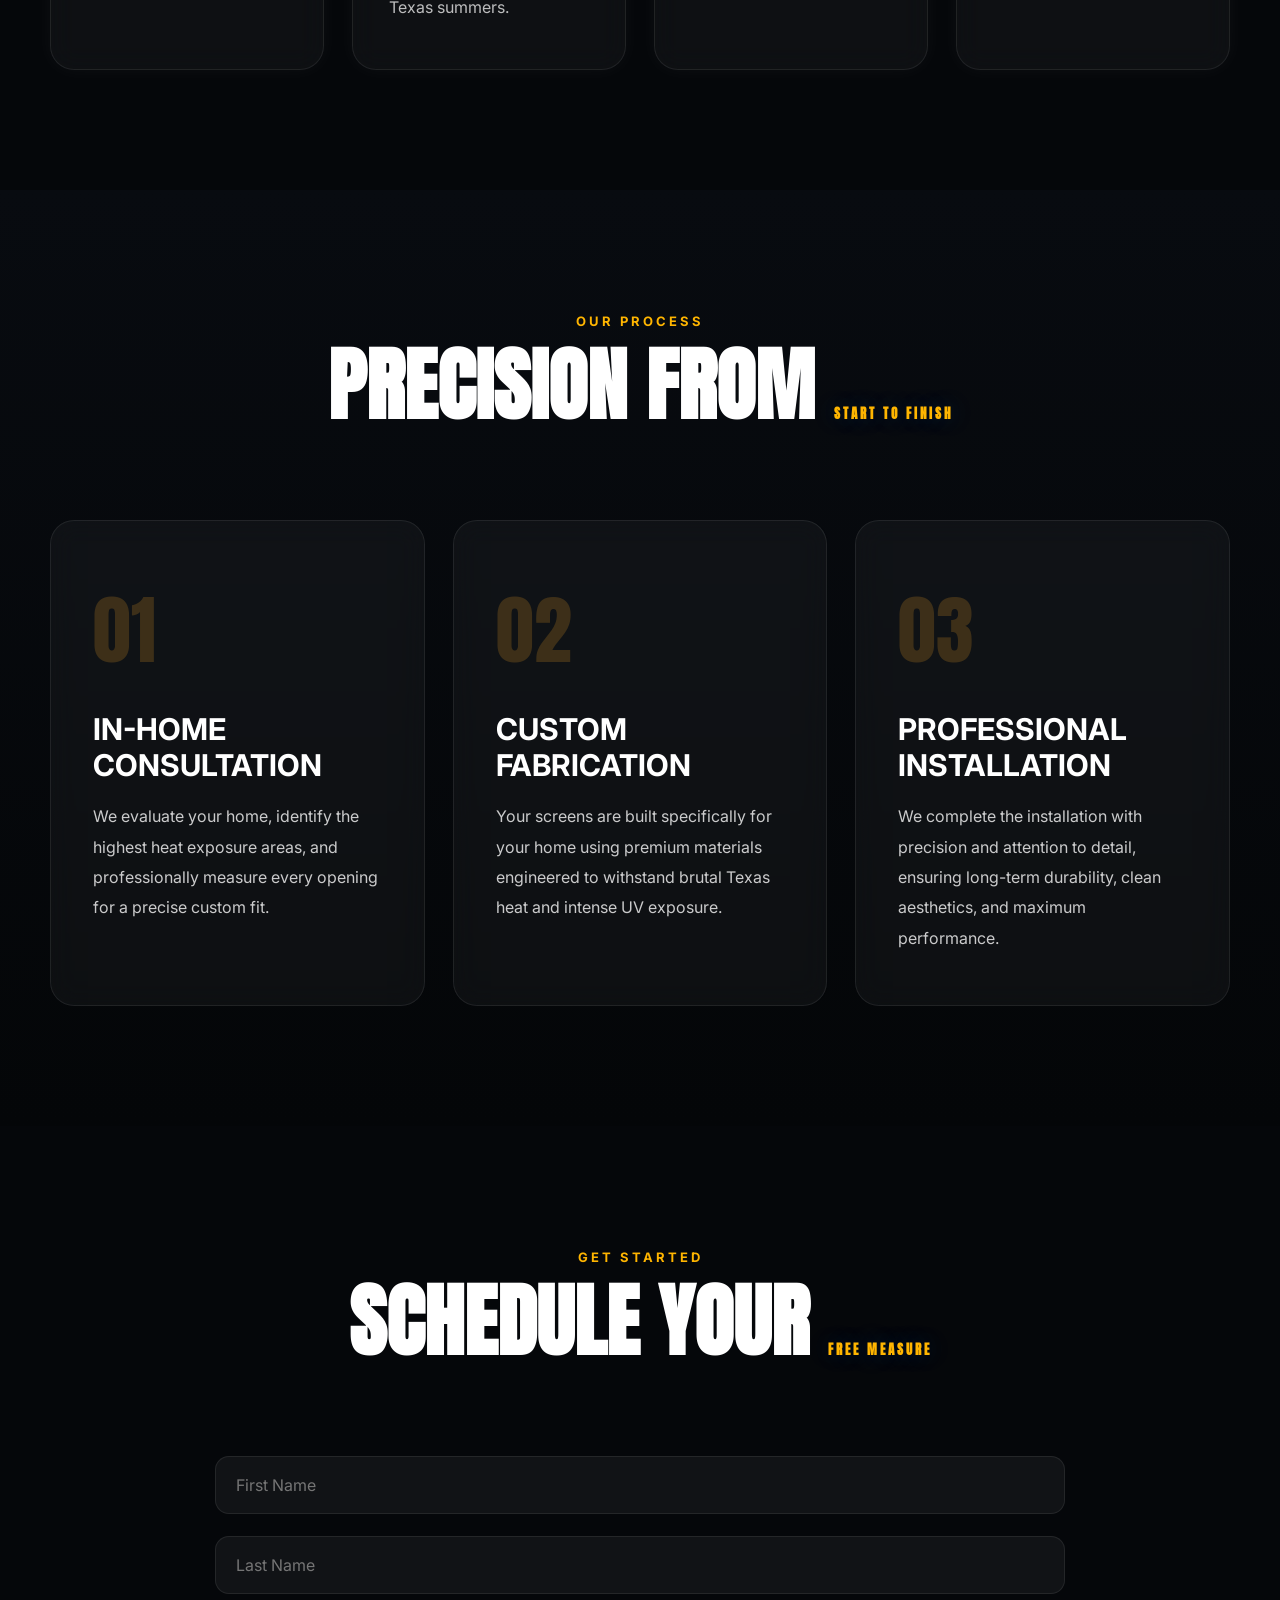
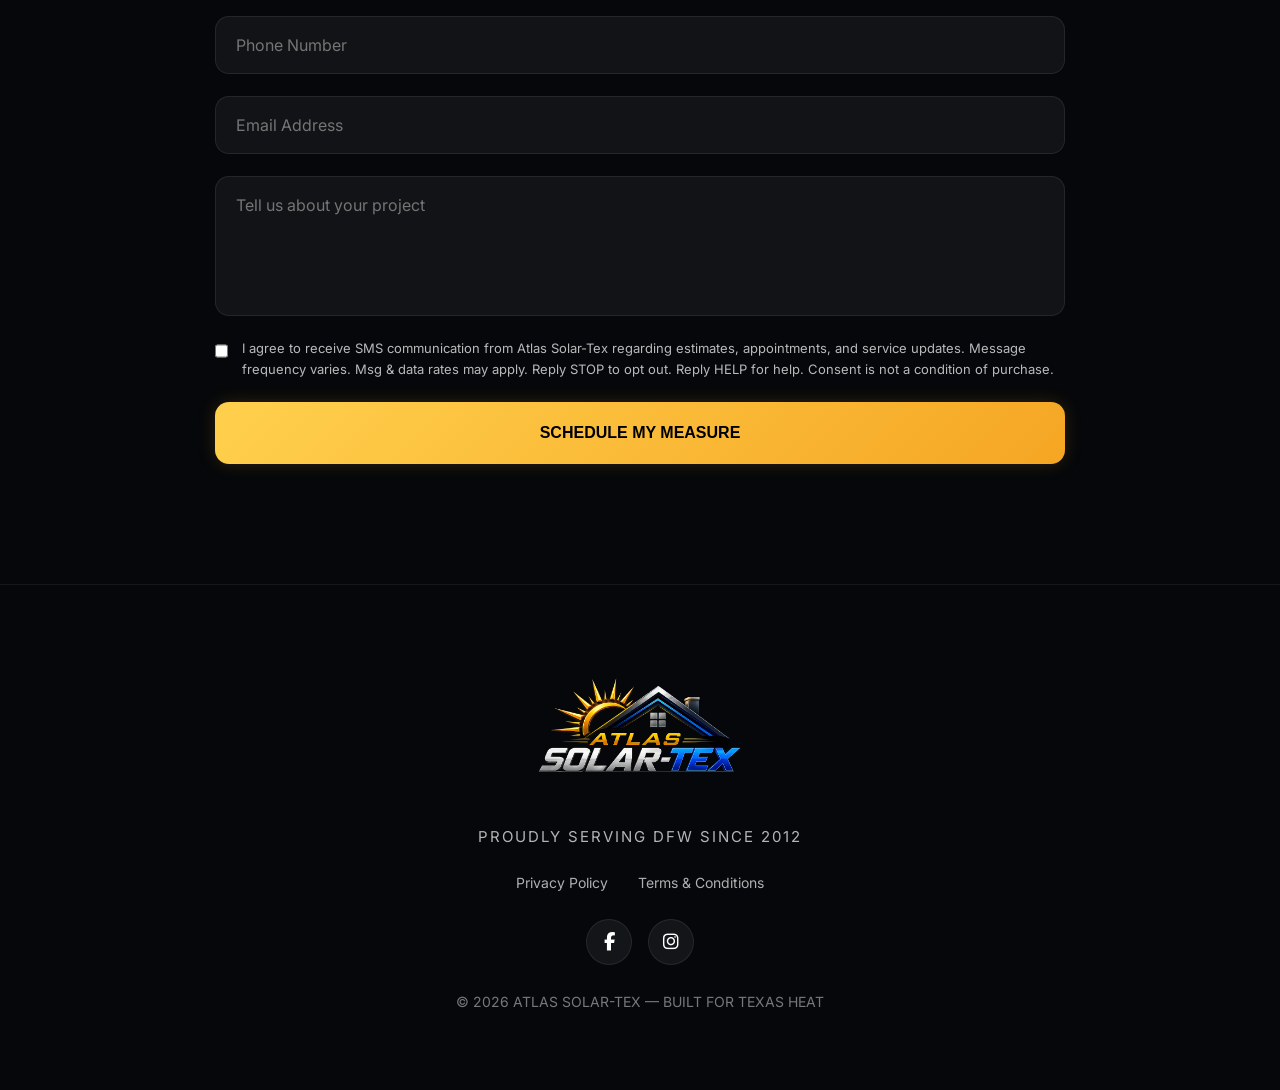
==== commit e5bf44d9: "Update index.html" ====
--- a/index.html
+++ b/index.html
@@ -54,6 +54,8 @@
 
 <a href="solar-screens-granbury.html">Granbury</a>
 
+<a href="solar-screens-godley.html">Godley</a>
+
 <a href="solar-screens-weatherford.html">Weatherford</a>
 
 </div>
@@ -111,6 +113,8 @@
 <a href="solar-screens-cleburne.html">Cleburne</a>
 
 <a href="solar-screens-granbury.html">Granbury</a>
+
+<a href="solar-screens-godley.html">Godley</a>
 
 <a href="solar-screens-weatherford.html">Weatherford</a>
 
@@ -376,39 +380,22 @@
 
 <div class="form-wrapper">
 
-<form class="contact-form" action="https://api.web3forms.com/submit" method="POST">
-<input type="hidden" name="access_key" value="c974005a-72d2-4358-92a9-2bfa18e1a4db">
-
-<input type="text" name="firstName" placeholder="First Name" required>
-<input type="text" name="lastName" placeholder="Last Name" required>
-
-<input type="tel" name="phone" placeholder="Phone Number" required>
-
-<input type="email" name="email" placeholder="Email Address" required>
-
-<textarea name="message" placeholder= "Tell us about your project"></textarea>
-
-<label class="sms-consent">
-
-<input type="checkbox" name="smsConsent" value="yes" required>
-
-<span>
-
-I agree to receive SMS communication from Atlas Solar-Tex regarding estimates, appointments, and service updates. Message frequency varies. Msg & data rates may apply. Reply STOP to opt out. Reply HELP for help. Consent is not a condition of purchse.
-
-</span>
-
-</label>
-
-<input type="hidden" name="subject" value="New Lead from Atlas Solar-Tex Website">
-<input type="hidden" name="source" value="Website - solartexsolarscreens.com">
-
-    
-<button type="submit">
-
-SCHEDULE MY MEASURE
-
-</button>
+<form class="contact-form" id="atlasForm">
+
+  <input type="text" id="firstName" placeholder="First Name" required>
+  <input type="text" id="lastName" placeholder="Last Name" required>
+  <input type="tel" id="phone" placeholder="Phone Number" required>
+  <input type="email" id="email" placeholder="Email Address" required>
+  <textarea id="message" placeholder="Tell us about your project"></textarea>
+
+  <label class="sms-consent">
+    <input type="checkbox" id="smsConsent" value="yes">
+    <span>I agree to receive SMS communication from Atlas Solar-Tex regarding estimates, appointments, and service updates. Message frequency varies. Msg & data rates may apply. Reply STOP to opt out. Reply HELP for help. Consent is not a condition of purchase.</span>
+  </label>
+
+  <p id="form-status" style="display:none; text-align:center; margin-top:12px; font-weight:600;"></p>
+
+  <button type="submit">SCHEDULE MY MEASURE</button>
 
 </form>
 
@@ -468,6 +455,17 @@
 
 }
 
+function toggleDropdown(event){
+
+event.stopPropagation();
+
+const dropdown =
+document.getElementById("mobileDropdown");
+
+dropdown.classList.toggle("active");
+
+}
+
 /* CLOSE MENU WHEN LINK CLICKED */
 
 document.querySelectorAll('.mobile-menu a')
@@ -505,6 +503,52 @@
 
 });
 
+/* GHL WEBHOOK FORM SUBMISSION */
+
+document.getElementById('atlasForm').addEventListener('submit', async function(e) {
+  e.preventDefault();
+
+  const btn = this.querySelector('button[type="submit"]');
+  const status = document.getElementById('form-status');
+
+  btn.disabled = true;
+  btn.textContent = 'SENDING...';
+
+  const payload = {
+    firstName: document.getElementById('firstName').value,
+    lastName: document.getElementById('lastName').value,
+    phone: document.getElementById('phone').value,
+    email: document.getElementById('email').value,
+    message: document.getElementById('message').value,
+    smsConsent: document.getElementById('smsConsent').checked ? 'yes' : 'no',
+    source: 'Website - solartexsolarscreens.com'
+  };
+
+  try {
+    const response = await fetch('https://services.leadconnectorhq.com/hooks/FPHCnbNKCo5tfDzznUBG/webhook-trigger/f91f427b-b11e-4395-92d5-470717f16762', {
+      method: 'POST',
+      headers: { 'Content-Type': 'application/json' },
+      body: JSON.stringify(payload)
+    });
+
+    if (response.ok) {
+      status.style.display = 'block';
+      status.style.color = '#4CAF50';
+      status.textContent = "✅ We got your request! We'll be in touch shortly.";
+      this.reset();
+    } else {
+      throw new Error('Server error');
+    }
+  } catch (err) {
+    status.style.display = 'block';
+    status.style.color = '#e53e3e';
+    status.textContent = '❌ Something went wrong. Please call us at 817-447-3500.';
+  }
+
+  btn.disabled = false;
+  btn.textContent = 'SCHEDULE MY MEASURE';
+});
+
 </script>
 
 </body>
